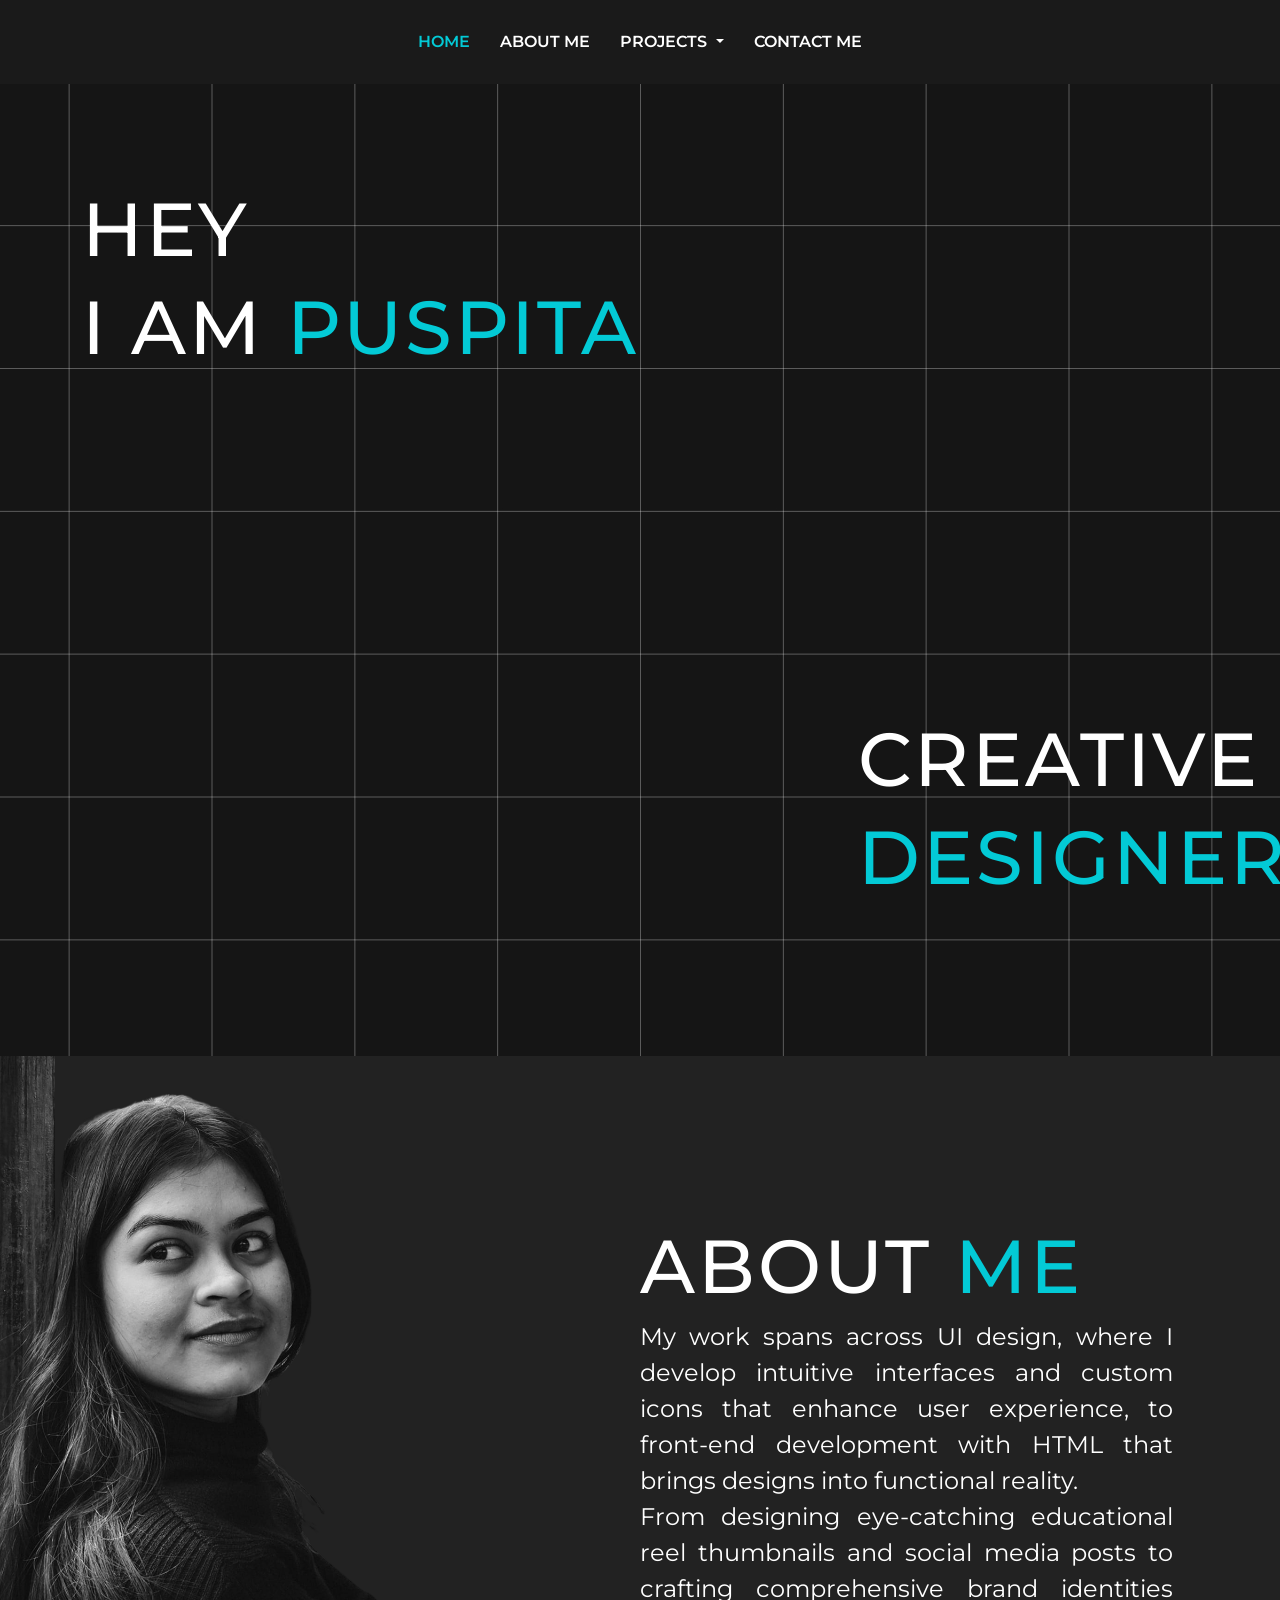
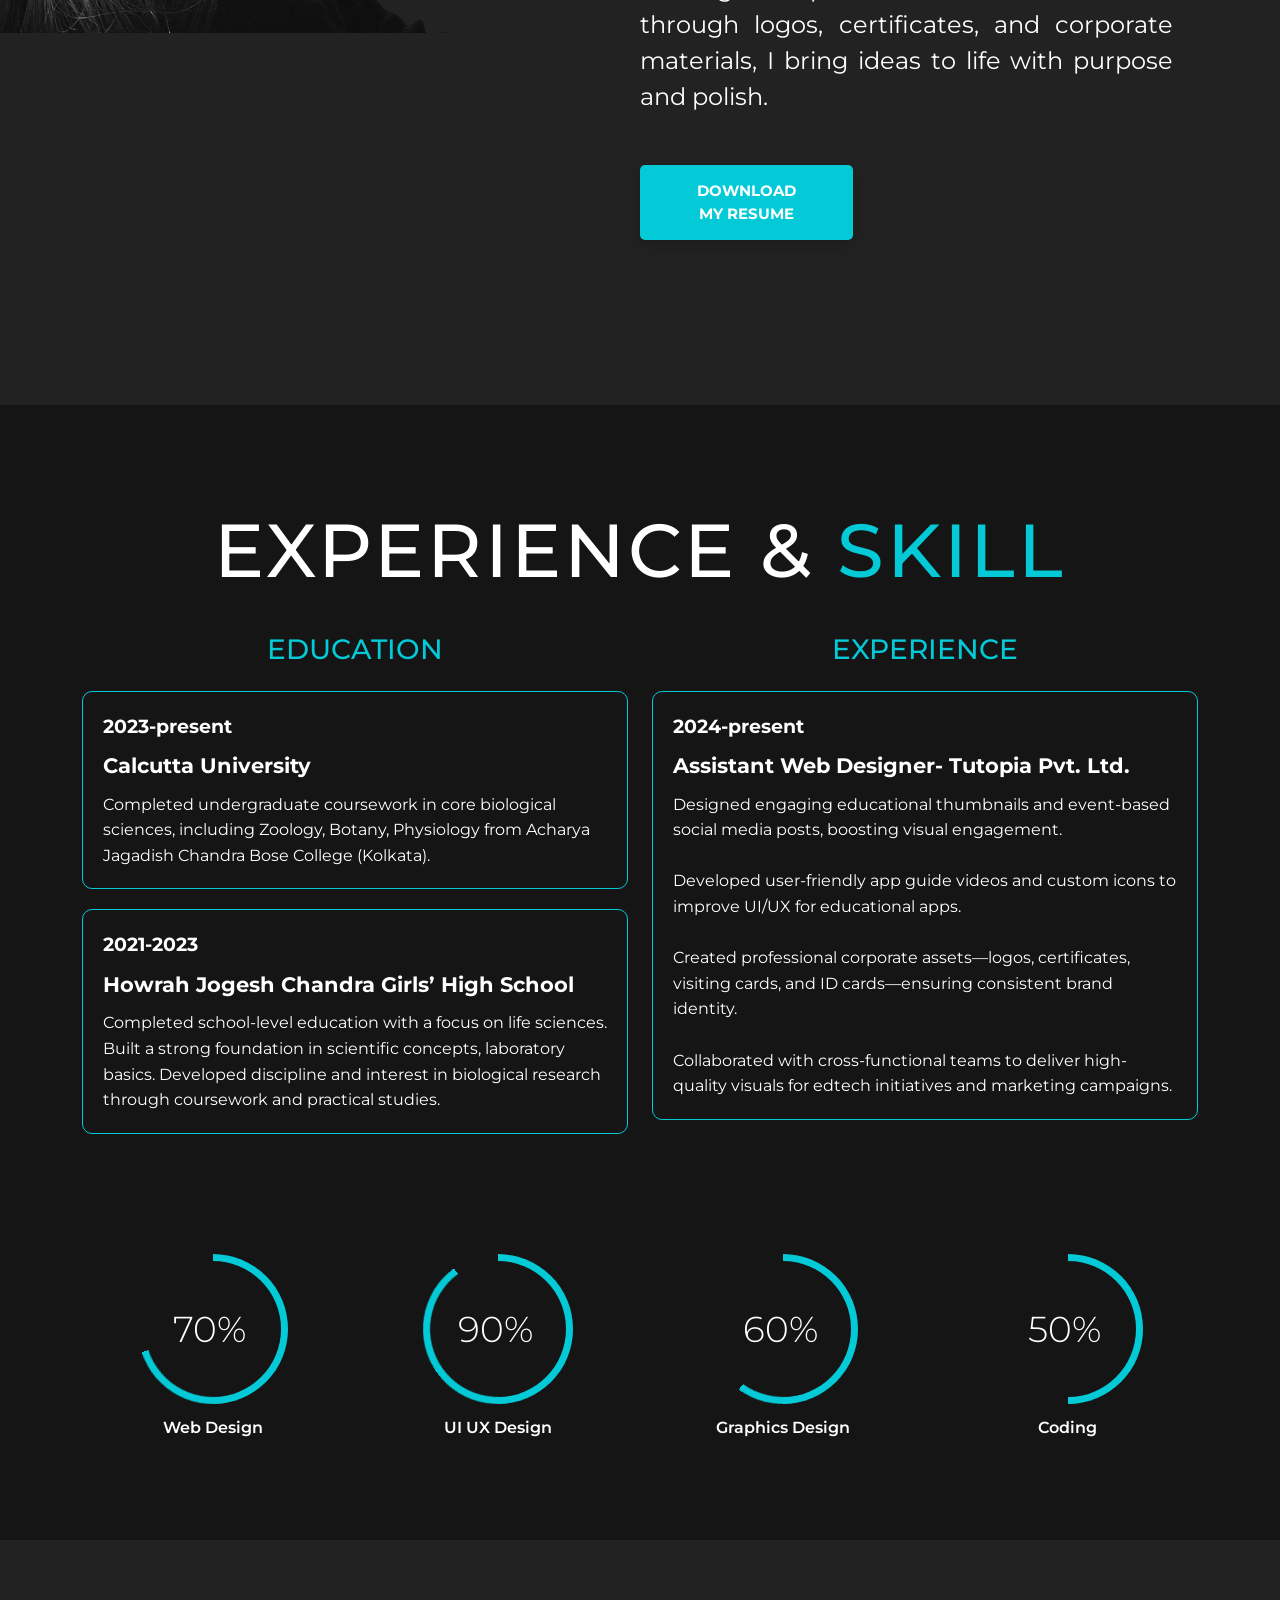
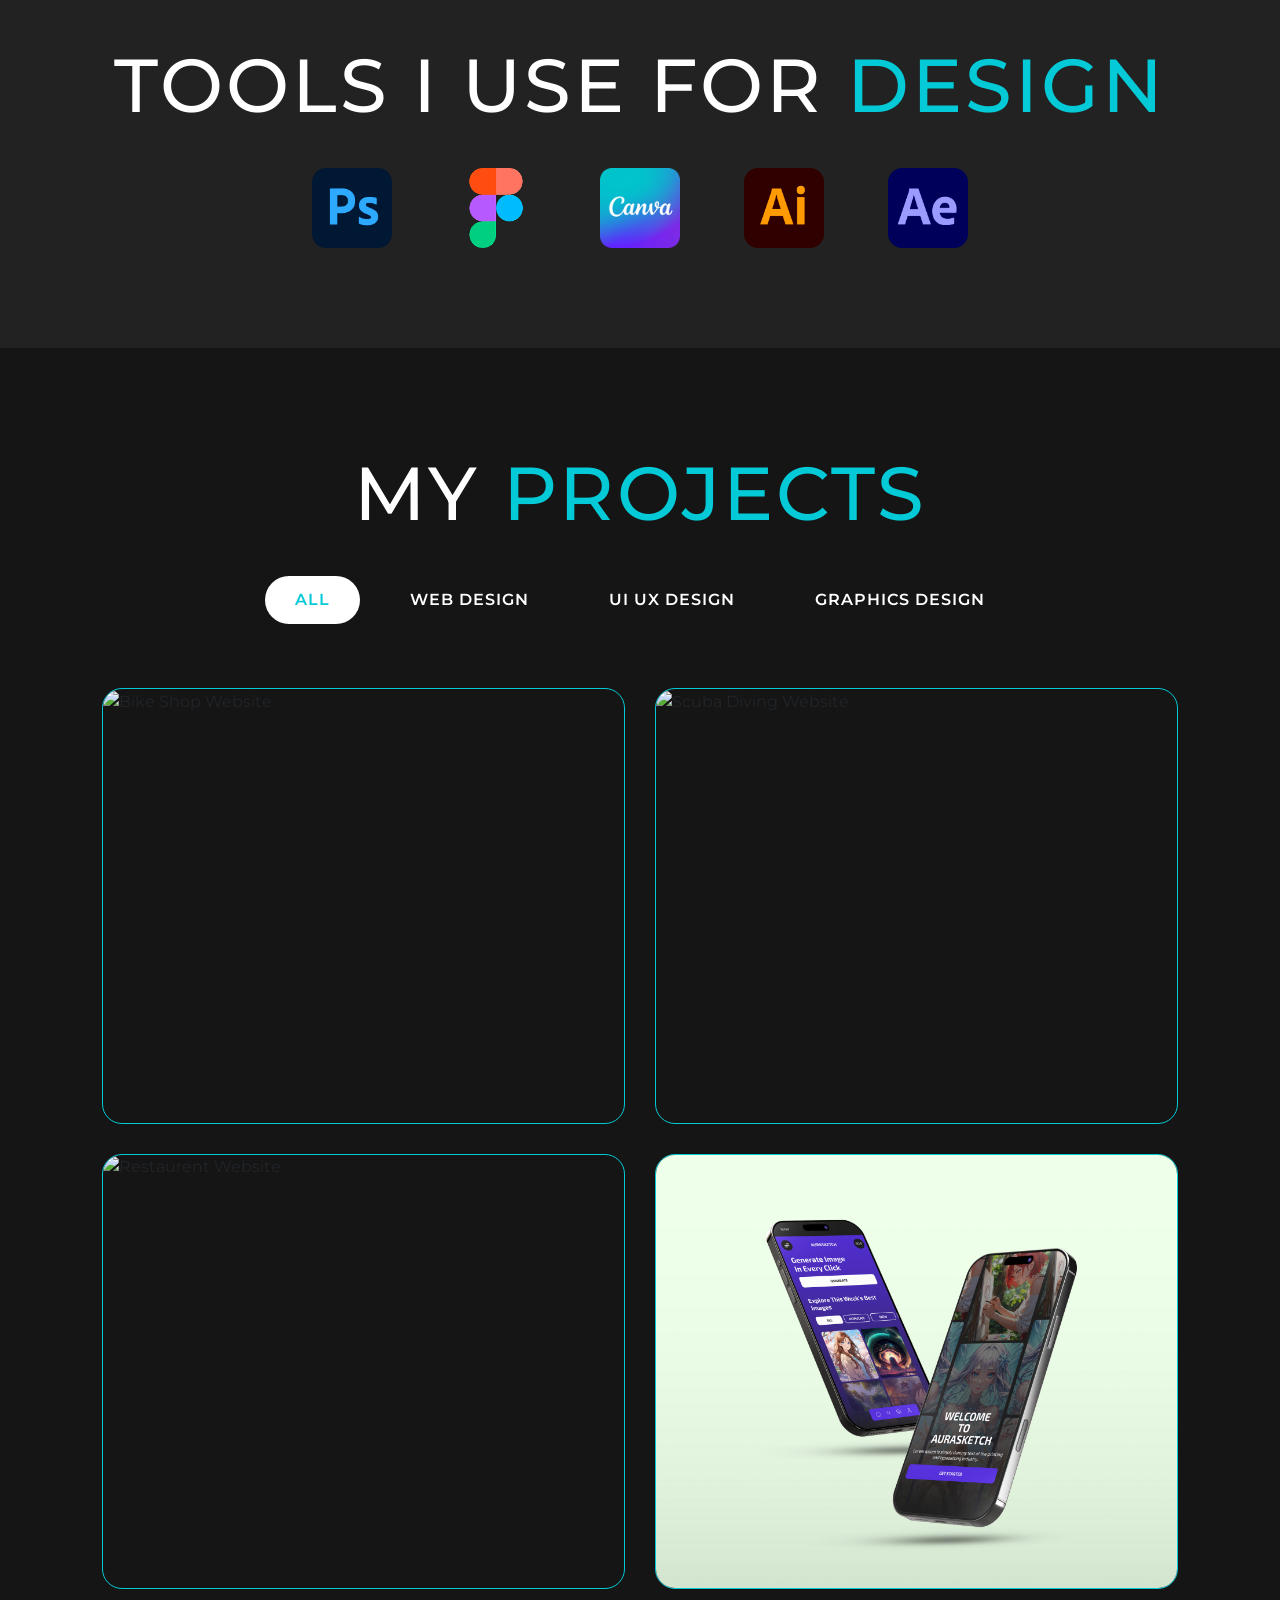
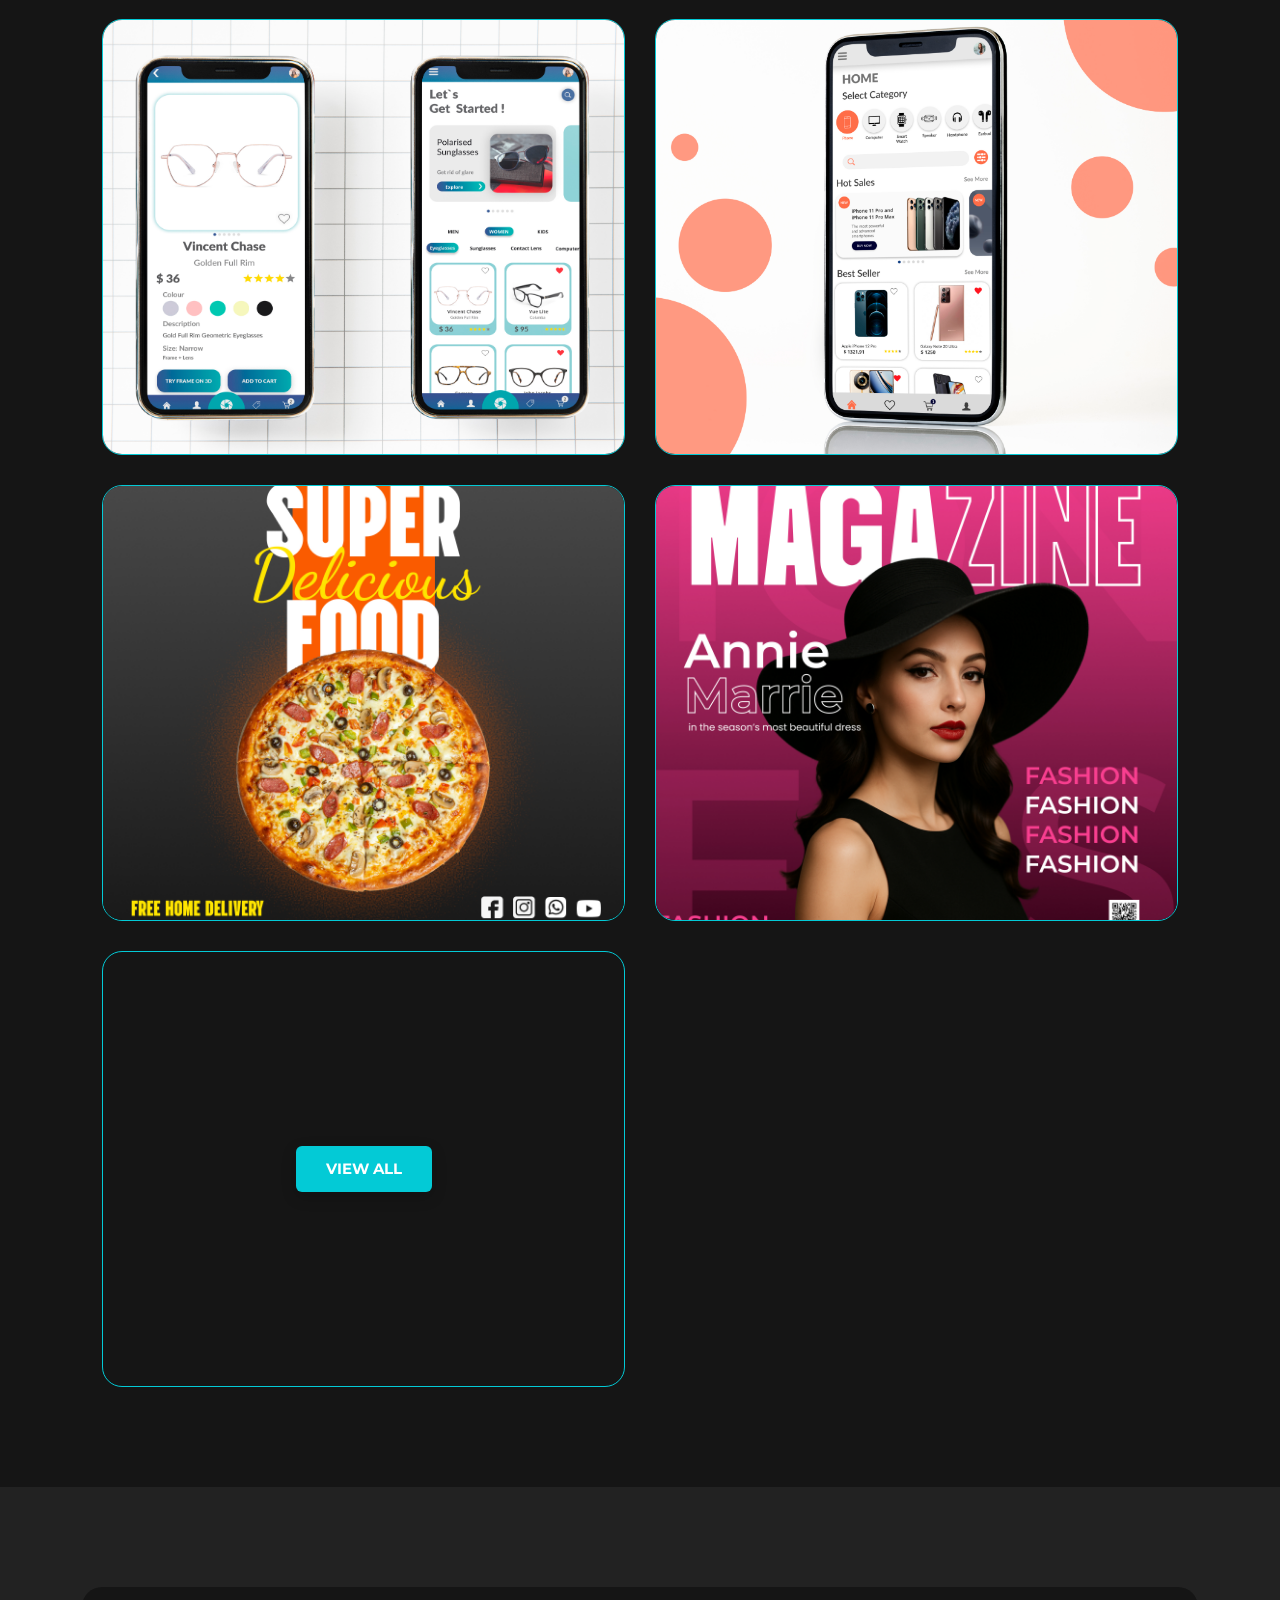
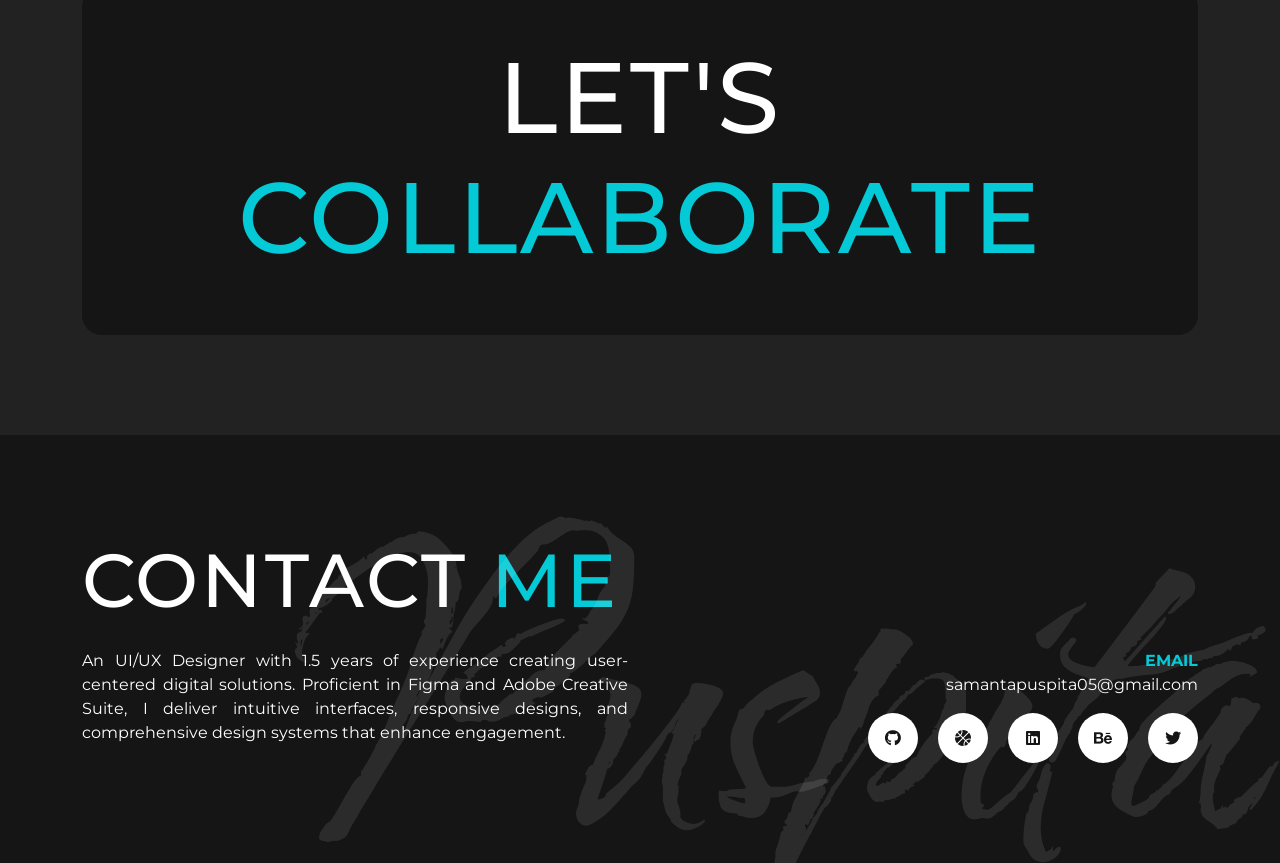
==== index.html @ fc253b7e "initial commit" ====
<!DOCTYPE html>
<html lang="en">
<head>
    <meta charset="UTF-8">
    <meta name="viewport" content="width=device-width, initial-scale=1.0">
    <link href="https://cdn.jsdelivr.net/npm/bootstrap@5.3.7/dist/css/bootstrap.min.css" rel="stylesheet" integrity="sha384-LN+7fdVzj6u52u30Kp6M/trliBMCMKTyK833zpbD+pXdCLuTusPj697FH4R/5mcr" crossorigin="anonymous">
    <link rel="stylesheet" href="assets/css/style.css">
    <link rel="preconnect" href="https://fonts.googleapis.com">
<link rel="preconnect" href="https://fonts.gstatic.com" crossorigin>
<link href="https://fonts.googleapis.com/css2?family=Montserrat:ital,wght@0,100..900;1,100..900&display=swap" rel="stylesheet">
    
    <link href="https://cdnjs.cloudflare.com/ajax/libs/font-awesome/6.0.0/css/all.min.css" rel="stylesheet">

    <title>Portfolio</title>
</head>
<body>
    <!-- ------------------------------------------------------------------------header section start -->
    <section class="header">
      <nav class="navbar navbar-expand-lg navbar-light">
        <div class="container">

          <div class="collapse navbar-collapse d-flex justify-content-center">
            <ul class="navbar-nav me-auto mb-2 mb-lg-0">
              <li class="nav-item">
                <a class="nav-link active" aria-current="page" href="#">HOME</a>
              </li>
              <li class="nav-item">
                <a class="nav-link" href="about_me/index.html">ABOUT ME</a>
              </li>
              <li class="nav-item dropdown">
                <a class="nav-link dropdown-toggle" href="#" id="navbarDropdown" role="button" data-bs-toggle="dropdown" aria-expanded="false">
                  PROJECTS
                </a>
                <ul class="dropdown-menu" aria-labelledby="navbarDropdown">
                 <li><a class="dropdown-item" href="all-projects.html">ALL DESIGN</a></li>
                 <li><a class="dropdown-item" href="#">WEB DESIGN</a></li>
                 <li><a class="dropdown-item" href="#">UI UX DESIGN</a></li>
                 <li><a class="dropdown-item" href="#">GRAPHICS DESIGN</a></li>

                </ul>
              </li>
              <li class="nav-item">
                <a class="nav-link" href="contact/index.html" >CONTACT ME</a>
              </li>
            </ul>
          </div>
        </div>
      </nav>  
  
    </section>

        <!-- ------------------------------------------------------------------------banner section start -->


        <section class="banner padding">
            <div class="ban-back">
                <img src="assets/img/my img.png" alt="">
            </div>
      <div class="container">
      <div class="banner-main">
        <div class="row ban-row">
          <div class="col-lg-8 col-md-6">

            <div class="ban-text">
              <h2 class="head01">HEY</h2>
              <h2 class="head01">I AM <span>PUSPITA</span></h2>
            </div>
          </div>
          <div class="col-lg-4 col-md-6">
            <div class="ban-text ban-text01">
              <h2 class="head01 head02">CREATIVE</h2>
              <h2 class="head01"><span>DESIGNER</span></h2>
            </div>
          </div>
        </div>
      </div>
    </div>
    </section>

    <!-- ------------------------------------------------------------------------about section start -->

   <section class="about">
        <div class="about-main">
          <div class="row about-row">
            <div class="col-lg-6 col-md-6">
              <div class="about-bx">
              <img src="assets/img/about-img.png" alt="">
              </div>
            </div>
            <div class="col-lg-5 col-md-5">
              <div class="abt-bx">
                <div class="about-text">
                <h2 class="head01">ABOUT <span class="highlight">ME</span></h2>
                <p> My work spans across UI design, where I develop intuitive interfaces and custom icons that enhance user experience, to front-end development with HTML that brings designs into functional reality.
 <br>                     From designing eye-catching educational reel thumbnails and social media posts to crafting comprehensive brand identities through logos, certificates, and corporate materials, I bring ideas to life with purpose and polish.
</p>


                  <a class="btn01" href="https://drive.google.com/file/d/1-jR8YOhZiFTSqWnGylkuCeQZZHngYfCr/view?usp=sharing"><span>DOWNLOAD MY RESUME</span></a>
                </div>
              </div>
            </div>
            <div class="col-lg-1 side-gap"></div>
          </div>

        </div>
    </section>

        <!-- Experience & Skills Section -->
    <section id="experience" class="experience-section">
        <div class="container">
            <h2 class="head01 experience-hd">EXPERIENCE & <span class="highlight">SKILL</span></h2>
            
            <div class="row e-bx">
                <div class="col-lg-6">
                    <h3 class="text-center mb-4 highlight">EDUCATION</h3>
                    <div class="timeline-item">
                        <div class="timeline-year">2023-present</div>
                        <div class="timeline-title">Calcutta University</div>
                        <div class="timeline-desc">
                            Completed undergraduate coursework in core biological sciences, including Zoology, Botany, Physiology from Acharya Jagadish Chandra Bose College (Kolkata).
                        </div>
                    </div>
                    <div class="timeline-item">
                        <div class="timeline-year">2021-2023</div>
                        <div class="timeline-title">Howrah Jogesh Chandra Girls’ High School</div>
                        <div class="timeline-desc">
                            Completed school-level education with a focus on life sciences. Built a strong foundation in scientific concepts, laboratory basics. Developed discipline and interest in biological research through coursework and practical studies.
                        </div>
                    </div>
                </div>
                <div class="col-lg-6">
                    <h3 class="text-center mb-4 highlight">EXPERIENCE</h3>
                    <div class="timeline-item">
                        <div class="timeline-year">2024-present</div>
                        <div class="timeline-title">Assistant Web Designer- Tutopia Pvt. Ltd.</div>
                        <div class="timeline-desc">
Designed engaging educational thumbnails and event-based social media posts, boosting visual engagement. <br><br> Developed user-friendly app guide videos and custom icons to improve UI/UX for educational apps. <br><br> Created professional corporate assets—logos, certificates, visiting cards, and ID cards—ensuring consistent brand identity. <br><br> Collaborated with cross-functional teams to deliver high-quality visuals for edtech initiatives and marketing campaigns.
                        </div>
                    </div>
                    <!-- <div class="timeline-item">
                        <div class="timeline-year">2021-2023</div>
                        <div class="timeline-title">Junior UI/UX Designer</div>
                        <div class="timeline-desc">
                            Lorem Ipsum is simply dummy text of the printing and typesetting industry. Lorem Ipsum has been the industry's standard dummy text ever since the 1500s.
                        </div>
                    </div> -->
                </div>
                                

            </div>


            <!-- Skills -->



	<div class="row justify-content-center align-items-center">
		<div class=" col-3 col-sm-3 col-md-3 progresss">
			<div class="progress" data-percentage="70">
				<span class="progress-left">
					<span class="progress-bar"></span>
				</span>
				<span class="progress-right">
					<span class="progress-bar"></span>
				</span>
				<div class="progress-value">
					<div>
						70%<br>
					</div>
				</div>
			</div>
            <span class="progress-name">Web Design</span>
		</div>
		<div class=" col-3 col-sm-3 col-md-3 progresss">
			<div class="progress" data-percentage="90">
				<span class="progress-left">
					<span class="progress-bar"></span>
				</span>
				<span class="progress-right">
					<span class="progress-bar"></span>
				</span>
				<div class="progress-value">
					<div>
						90%<br>
					</div>
				</div>
			</div>
            <span class="progress-name">UI UX Design</span>
		</div>
		<div class=" col-3 col-sm-3 col-md-3 progresss">
			<div class="progress" data-percentage="60">
				<span class="progress-left">
					<span class="progress-bar"></span>
				</span>
				<span class="progress-right">
					<span class="progress-bar"></span>
				</span>
				<div class="progress-value">
					<div>
						60%<br>
					</div>
				</div>
			</div>
            <span class="progress-name">Graphics Design</span>
		</div>
		
		
		<div class=" col-3 col-sm-3 col-md-3 progresss">
			<div class="progress" data-percentage="50">
				<span class="progress-left">
					<span class="progress-bar"></span>
				</span>
				<span class="progress-right">
					<span class="progress-bar"></span>
				</span>
				<div class="progress-value">
					<div>
						50%<br>
					</div>
				</div>
			</div>
            <span class="progress-name">Coding</span>
		</div>
		
		
	</div>
    





        </div>
    </section>



        <!-- Tools Section -->
    <section class="tools-section">
        <div class="container">
            <h2 class="head01 experience-hd">TOOLS I USE FOR <span class="highlight">DESIGN</span></h2>
            <div class="row justify-content-center align-items-center">
                <div class="col-auto">
                    <img src="assets/img/Adobe_Photoshop_CC_icon.svg.png" class="tool-icon">
                </div>
                <div class="col-auto">
                    <img src="assets/img/figma.png" class="tool-icon">
                </div>
                <div class="col-auto">
                    <img src="assets/img/canva.png" class="tool-icon">
                </div>
                <div class="col-auto">
                    <img src="assets/img/Adobe_Illustrator_CC_icon.svg.png" class="tool-icon">
                </div>
                <div class="col-auto">
                    <img src="assets/img/Adobe_After_Effects_CC_icon.svg.png" class="tool-icon">
                </div>
            </div>
        </div>
    </section>



       <!-- Projects Section -->

        <section id="projects" class="projects-section">
        <div class="container">
            <!-- Section Title -->
            <h2 class="head01 experience-hd">MY <span class="highlight">PROJECTS</span></h2>

            <!-- Filter Buttons -->
            <div class="filter-buttons">
                <button class="filter-btn active" data-filter="all">ALL</button>
                <button class="filter-btn" data-filter="web-design">WEB DESIGN</button>
                <button class="filter-btn" data-filter="ui-design">UI UX DESIGN</button>
                <button class="filter-btn" data-filter="graphics-design">GRAPHICS DESIGN</button>
            </div>

            <!-- Portfolio Grid -->
            <div class="portfolio-grid" id="portfolioGrid">
                <!-- Web Design Projects -->
                <div class="portfolio-item" data-category="web-design" data-project="project1">
                    <img src="assets/img/web01/Presentation02.jpg" alt="Bike Shop Website" class="portfolio-image">
                    <div class="portfolio-overlay">
                        <div class="portfolio-title">Bike Shop Website</div>
                        <div class="portfolio-category">Web Design</div>
                    </div>
                </div>

                <div class="portfolio-item" data-category="web-design" data-project="project2">
                    <img src="assets/img/web02/web02-2.jpg" alt="Scuba Diving Website" class="portfolio-image">
                    <div class="portfolio-overlay">
                        <div class="portfolio-title">Scuba Diving Website</div>
                        <div class="portfolio-category">Web Design</div>
                    </div>
                </div>

                <div class="portfolio-item" data-category="web-design" data-project="project3">
                    <img src="assets/img/web03/restaurent03.jpg" alt="Restaurent Website" class="portfolio-image">
                    <div class="portfolio-overlay">
                        <div class="portfolio-title">Restaurent Website</div>
                        <div class="portfolio-category">Web Design</div>
                    </div>
                </div>

                <!-- UI Design Projects -->
                <div class="portfolio-item" data-category="ui-design" data-project="project4">
                    <img src="assets/img/ui01/mob01.jpg" alt="Ai Image Generator App" class="portfolio-image">
                    <div class="portfolio-overlay">
                        <div class="portfolio-title">Ai Image Generator App</div>
                        <div class="portfolio-category">UI Design</div>
                    </div>
                </div>

                <div class="portfolio-item" data-category="ui-design" data-project="project5">
                    <img src="assets/img/ui02/mob02.jpg" alt="E-commerce App" class="portfolio-image">
                    <div class="portfolio-overlay">
                        <div class="portfolio-title">E-commerce App</div>
                        <div class="portfolio-category">UI Design</div>
                    </div>
                </div>

                <div class="portfolio-item" data-category="ui-design" data-project="project6">
                    <img src="assets/img/ui03/mob03.jpg" alt="E-commerce UI" class="portfolio-image">
                    <div class="portfolio-overlay">
                        <div class="portfolio-title">E-commerce App</div>
                        <div class="portfolio-category">UI Design</div>
                    </div>
                </div>

                <!-- Graphics Design Projects -->
                <div class="portfolio-item" data-category="graphics-design" data-project="project7">
                    <img src="assets/img/gx01.jpg" alt="Brand Identity" class="portfolio-image">
                    <div class="portfolio-overlay">
                        <div class="portfolio-title">Restaurant Branding</div>
                        <div class="portfolio-category">Graphics Design</div>
                    </div>
                </div>

                <div class="portfolio-item" data-category="graphics-design" data-project="project8">
                    <img src="assets/img/gx02.jpg" alt="Menu Design" class="portfolio-image">
                    <div class="portfolio-overlay">
                        <div class="portfolio-title">Premium Menu Design</div>
                        <div class="portfolio-category">Graphics Design</div>
                    </div>
                </div>

                <!-- VIEW ALL box (replaces project9) -->
                <div class="portfolio-item view-all-item" data-category="graphics-design" data-project="viewAll" role="button" aria-label="View all projects">
                    <div class="portfolio-overlay">
                        <a href="all-projects.html" class="btn01 view-all-btn" aria-label="View all projects">VIEW ALL</a>
                    </div>
                </div>
            </div>
        </div>
    </section>

    <!-- Project Modal -->
    <div class="modal fade" id="projectModal" tabindex="-1" aria-hidden="true">
        <div class="modal-dialog modal-xl">
            <div class="modal-content">
                <div class="modal-header">
                    <h5 class="modal-title" id="modalTitle">Project Title</h5>
                    <button type="button" class="btn-close" data-bs-dismiss="modal"></button>
                </div>
                <div class="modal-body row">
                    <!-- Carousel for multiple views -->
                    <div id="projectCarousel" class="carousel slide project-carousel col-6" data-bs-ride="carousel">
                        <div class="carousel-inner" id="carouselInner">
                            <!-- Carousel items will be dynamically inserted here -->
                        </div>
                        <button class="carousel-control-prev" type="button" data-bs-target="#projectCarousel" data-bs-slide="prev">
                            <span class="carousel-control-prev-icon"></span>
                        </button>
                        <button class="carousel-control-next" type="button" data-bs-target="#projectCarousel" data-bs-slide="next">
                            <span class="carousel-control-next-icon"></span>
                        </button>
                    </div>

                    <!-- Project Information -->
                    <div class="project-info col-6">
                        <div class="project-description" id="projectDescription">
                            <span>
                                <!-- Description will be inserted here -->
                            </span>
                            <button class="btn00"><a href="" rel="noopener">VIEW PROJECT</a></button>
                        </div>
                        <div class="project-details">
                            <div class="detail-item">
                                <div class="detail-label">Project:</div>
                                <div class="detail-value" id="projectClient">-</div>
                            </div>
                            <div class="detail-item">
                                <div class="detail-label">Duration:</div>
                                <div class="detail-value" id="projectDuration">-</div>
                            </div>
                            <div class="detail-item">
                                <div class="detail-label">Category:</div>
                                <div class="detail-value" id="projectCategory">-</div>
                            </div>
                            <div class="detail-item">
                                <div class="detail-label">Technologies:</div>
                                <div class="tech-stack" id="techStack">
                                    <!-- Tech tags will be inserted here -->
                                </div>
                            </div>
                        </div>
                    </div>
                </div>
            </div>
        </div>
    </div>




       <section id="collab" class="collab-section">
        <div class="container">
            <div class="collab-bx">
            <h2 class="head01 experience-hd collab-txt">LET'S <span class="highlight">COLLABORATE</span></h2>
            </div>
            
            
          </div>
      
    </section>


      <!-- Contact Section -->
    <section id="contact" class="contact-section">

        <!-- <div class="cross">
            <img src="assets/img/cross.png" alt="">
        </div> -->
        <div class="container">
            
            <div class="row justify-content-space-between">
                <div class="">
                    <h3 class="head01 mb-4">CONTACT <span class="highlight">ME</span></h3>
                    <div class="row justify-content-space-between">
                         <div class="col-6 col-md-6">
                            <p>An UI/UX Designer with 1.5 years of experience creating user-centered digital solutions. Proficient in Figma and Adobe Creative Suite, I deliver intuitive interfaces, responsive designs, and comprehensive design systems that enhance engagement.                 
                            </p>




                        </div>
                        <div class="col-2 col-md-2">

                        </div>

                        <div class="col-4 col-md-4 contact-info">
                            <!-- <p><strong>ADDRESS:</strong><br>
                            B.B.A Lane, Howrah, WB</p> -->
                            <p><strong>EMAIL</strong><br>
                            samantapuspita05@gmail.com</p>
                        <div class="social-icons">
                        <a href="https://github.com/pSam16" class="social-icon">
                            <i class="fa-brands fa-github"></i>
                        </a>
                        <a href="https://dribbble.com/puspita-samanta" class="social-icon">
                            <i class="fa-solid fa-basketball"></i>
                        </a>
                        <a href="https://www.linkedin.com/in/puspita-samanta-562b8a327?utm_source=share&utm_campaign=share_via&utm_content=profile&utm_medium=android_app" class="social-icon">
                            <i class="fab fa-linkedin"></i>
                        </a>
                        <a href="https://www.behance.net/puspita_samanta" class="social-icon">
                            <i class="fab fa-behance"></i>
                        </a>
                        <a href="https://x.com/PuspitaSam16" class="social-icon">
                            <i class="fa-brands fa-twitter"></i>
                        </a>
                    </div>

                        </div>

                    </div>
                    

                </div>
            </div>
        </div>
        <div class="sign">
            <img src="assets/img/Puspita-sign.png" alt="">
        </div>
    </section>


    
         <!-- scroll to top -->

         <div class="contentDiv" id="content">

          <button class="back-to-top" type="button"></button>
          </div>
    
    
  <script src="assets/js/jquery-3.7.1.min.js"></script>
    <script src="https://cdn.jsdelivr.net/npm/bootstrap@5.3.7/dist/js/bootstrap.bundle.min.js" integrity="sha384-ndDqU0Gzau9qJ1lfW4pNLlhNTkCfHzAVBReH9diLvGRem5+R9g2FzA8ZGN954O5Q" crossorigin="anonymous"></script>


    <script>
  // Back to top
var amountScrolled = 200;
var amountScrolledNav = 25;

$(window).scroll(function() {
  if ( $(window).scrollTop() > amountScrolled ) {
    $('button.back-to-top').addClass('show');
  } else {
    $('button.back-to-top').removeClass('show');
  }
});

$('button.back-to-top').click(function() {
  $('html, body').animate({
    scrollTop: 0
  }, 800);
  return false;
});
</script>


 <script>
        // Project data
        const projectData = {
            project1: {
                title: "Bike Shop Website",
                category: "Web Design",
                client: "Fine Dining Co.",
                duration: "6 weeks",
                technologies: ["HTML5", "CSS3", "JavaScript", "Bootstrap", "PHP"],
                description: "A sophisticated restaurant website featuring an elegant design, online reservation system, and dynamic menu display. The project focused on creating a premium dining experience through digital presence with seamless user interactions and mobile-responsive design.",
                images: [
                    "assets/img/web01/Presentation01.jpg",
                    "assets/img/web01/Presentation02.jpg",
                    "assets/img/web01/Presentation03.jpg"
                ]
            },
            project2: {
                title: "Scuba Diving Website",
                category: "Web Design",
                client: "Divin",
                duration: "8 weeks",
                technologies: ["React", "Node.js", "MongoDB", "Express", "Stripe API"],
                description: "A comprehensive food delivery platform connecting restaurants with customers. Features include real-time order tracking, payment integration, restaurant management dashboard, and customer reviews system.",
                images: [
                    "assets/img/web02/web02-1.png",
                    "assets/img/web02/web02-2.jpg",
                    "assets/img/web02/web02-3.jpg"
                ]
            },
            project3: {
                title: "Restaurent Website",
                category: "Web Design",
                client: "The Coffee House",
                duration: "4 weeks",
                technologies: ["WordPress", "Custom CSS", "jQuery", "WooCommerce"],
                description: "A cozy cafe website with online ordering capabilities, event booking system, and blog integration. The design emphasizes the artisan coffee culture with warm colors and engaging visuals.",
                images: [
                    "assets/img/web03/restaurent.jpg",
                    "assets/img/web03/restaurent02.jpg",
                    "assets/img/web03/restaurent03.jpg"
                ]
            },
            project4: {
                title: "Ai Image Generator App",
                category: "UI Design",
                client: "Taste Mobile",
                duration: "10 weeks",
                technologies: ["Figma", "Adobe XD", "Principle", "InVision"],
                description: "AuraSketch aims to democratize creative expression through AI-assisted sketch and image generation, giving artists, hobbyists, and storytellers the ability to visualize ideas instantly. It’s a fusion of art, AI, and social discovery — where creativity meets community.",
                images: [
                    "assets/img/ui01/mob01.jpg",
                    "assets/img/ui01/mob02.jpg",
                    "assets/img/ui01/mob03.jpg"
                ]
            },
            project5: {
                title: "E-commerce App",
                category: "UI Design",
                client: "DataViz Solutions",
                duration: "5 weeks",
                technologies: ["Sketch", "InVision", "Zeplin", "Chart.js"],
                description: "A comprehensive analytics dashboard for restaurant management, featuring sales tracking, customer analytics, inventory management, and performance metrics with interactive charts and graphs.",
                images: [
                    "assets/img/ui02/mob01.jpg",
                    "assets/img/ui02/mob02.jpg",
                    "assets/img/ui02/mob03.jpg"
                ]
            },
            project6: {
                title: "E-commerce App",
                category: "UI Design",
                client: "FreshMarket Online",
                duration: "7 weeks",
                technologies: ["Adobe XD", "Figma", "Protopie", "Principle"],
                description: "E-commerce platform UI design for online food ordering with features like product catalogs, shopping cart, checkout process, and user account management. Focus on conversion optimization and user experience.",
                images: [
                    "assets/img/ui03/mob01.jpg",
                    "assets/img/ui03/mob02.jpg",
                    "assets/img/ui03/mob03.jpg"
                ]
            },
            project7: {
                title: "Restaurant Brand Identity",
                category: "Graphics Design",
                client: "Gourmet Bistro",
                duration: "3 weeks",
                technologies: ["Adobe Illustrator", "Adobe Photoshop", "Adobe InDesign"],
                description: "Complete brand identity design including logo, color palette, typography, business cards, letterheads, and brand guidelines. The design reflects the restaurant's premium positioning and culinary excellence.",
                images: [
                    "https://images.unsplash.com/photo-1565299624946-b28f40a0ca4b?w=800&q=80",
                    "https://images.unsplash.com/photo-1578662996442-48f60103fc96?w=800&q=80",
                    "https://images.unsplash.com/photo-1590736969955-71cc94901144?w=800&q=80"
                ]
            },
            project8: {
                title: "Premium Menu Design",
                category: "Graphics Design",
                client: "The Golden Spoon",
                duration: "2 weeks",
                technologies: ["Adobe InDesign", "Adobe Photoshop", "Adobe Illustrator"],
                description: "Elegant menu design for a fine dining restaurant featuring sophisticated typography, high-quality food photography integration, and premium paper specifications. The design enhances the dining experience through visual storytelling.",
                images: [
                    "https://images.unsplash.com/photo-1590736969955-71cc94901144?w=800&q=80",
                    "https://images.unsplash.com/photo-1565299624946-b28f40a0ca4b?w=800&q=80",
                    "https://images.unsplash.com/photo-1517248135467-4c7edcad34c4?w=800&q=80"
                ]
            },
            project9: {
                title: "Marketing Materials",
                category: "Graphics Design",
                client: "Urban Kitchen",
                duration: "4 weeks",
                technologies: ["Adobe Creative Suite", "Canva Pro", "Figma"],
                description: "Comprehensive marketing materials including posters, flyers, social media graphics, and promotional materials. The design maintains brand consistency while creating engaging visual content for various marketing channels.",
                images: [
                    "https://images.unsplash.com/photo-1578662996442-48f60103fc96?w=800&q=80",
                    "https://images.unsplash.com/photo-1565299624946-b28f40a0ca4b?w=800&q=80",
                    "https://images.unsplash.com/photo-1590736969955-71cc94901144?w=800&q=80"
                ]
            }
        };

        // Filter functionality
        document.addEventListener('DOMContentLoaded', function() {
            const filterBtns = document.querySelectorAll('.filter-btn');
            const portfolioItems = document.querySelectorAll('.portfolio-item');

            filterBtns.forEach(btn => {
                btn.addEventListener('click', () => {
                    // Remove active class from all buttons
                    filterBtns.forEach(b => b.classList.remove('active'));
                    // Add active class to clicked button
                    btn.classList.add('active');

                    const filter = btn.getAttribute('data-filter');

                    portfolioItems.forEach(item => {
                        if (filter === 'all' || item.getAttribute('data-category') === filter) {
                            item.style.display = 'block';
                            // Add animation
                            setTimeout(() => {
                                item.style.opacity = '1';
                                item.style.transform = 'scale(1)';
                            }, 100);
                        } else {
                            item.style.opacity = '0';
                            item.style.transform = 'scale(0.8)';
                            setTimeout(() => {
                                item.style.display = 'none';
                            }, 300);
                        }
                    });
                });
            });

            // Modal functionality
            portfolioItems.forEach(item => {
                item.addEventListener('click', (e) => {
                    const projectId = item.getAttribute('data-project');

                    // If this is the VIEW ALL box, navigate to the all projects page
                    if (projectId === 'viewAll') {
                        window.location.href = 'all-projects.html';
                        return;
                    }

                    const project = projectData[projectId];

                    if (project) {
                        // Update modal content
                        document.getElementById('modalTitle').textContent = project.title;
                        document.querySelector('#projectDescription span').textContent = project.description;
                        document.getElementById('projectClient').textContent = project.client;
                        document.getElementById('projectDuration').textContent = project.duration;
                        document.getElementById('projectCategory').textContent = project.category;

                        // Update carousel images
                        const carouselInner = document.getElementById('carouselInner');
                        carouselInner.innerHTML = '';

                        project.images.forEach((image, index) => {
                            const carouselItem = document.createElement('div');
                            carouselItem.className = `carousel-item ${index === 0 ? 'active' : ''}`;
                            carouselItem.innerHTML = `<img src="${image}" alt="${project.title} - View ${index + 1}">`;
                            carouselInner.appendChild(carouselItem);
                        });

                        // Update tech stack
                        const techStack = document.getElementById('techStack');
                        techStack.innerHTML = '';
                        project.technologies.forEach(tech => {
                            const techTag = document.createElement('span');
                            techTag.className = 'tech-tag';
                            techTag.textContent = tech;
                            techStack.appendChild(techTag);
                        });

                        // Show modal
                        const modal = new bootstrap.Modal(document.getElementById('projectModal'));
                        modal.show();
                    }
                });
            });
        });
    </script>

    <script>
        // Smooth scrolling for navigation links
        document.querySelectorAll('a[href^="#"]').forEach(anchor => {
            anchor.addEventListener('click', function (e) {
                e.preventDefault();
                const target = document.querySelector(this.getAttribute('href'));
                if (target) {
                    target.scrollIntoView({
                        behavior: 'smooth',
                        block: 'start'
                    });
                }
            });
        });

        // Navbar background on scroll
        window.addEventListener('scroll', function() {
            const navbar = document.querySelector('.navbar');
            if (window.scrollY > 50) {
                navbar.style.backgroundColor = 'rgba(26, 26, 26, 0.95)';
            } else {
                navbar.style.backgroundColor = 'rgba(26, 26, 26, 0.95)';
            }
        });
    </script>


</body>
</html>
---- assets/css/style.css ----
*{
    margin: 0;
    padding: 0;
}

body{
    /* background-color: #121534; */
        background-color: #151515;
    font-family: "Montserrat", sans-serif;
}
.owl-dots{
    display: none;
}
.owl-nav{
    display: none;
}
.padding{
    padding: 100px 0;
}
.align-row{
    align-items: center;
}
p{
    color: #fff;
    text-align: justify;
}
img{
    width: 100%;
}
a{
    color: #fff;
    text-decoration: none;
    font-weight: 400;
}
ul{
    list-style-type: none;
    padding-left: 0 !important;

}
.sub-hd{
    font-size: 24px;
    color: #4f5de4;
    margin-bottom: 20px;
}
.hd{
    color: #fff;
    font-size: 40px;
    font-weight: 700;
    margin-bottom: 40px;
}
.para{
    color: #f1f2fd;
    font-size: 16px;
}
/*--------------------------------------------------- header section start */
.header{
    background-color: #222222;
}
.navbar-brand img{
    width: 35%;
}
.navbar {
    font-weight: 600;
    padding: 15px 0px;
}
.navbar-light .navbar-nav .nav-link.active {
    color:#03CAD6 !important;
}
.nav-link {
    color:#fff !important;
    padding: 15px !important;
}
.nav-link:hover{
    color: #03CAD6 !important;
  }
/* .d-flex{
    align-items: center;
}
.d-flex a{
    margin: 0 10px;
    color: #fff;
} */
 .me-auto {
    margin-right: 0 !important;
}

/*--------------------------------------------------- banner section start */
.banner{
    background-color: #151515;
    position: relative;
    height: 972px;
}
.ban-back {
    width: 50%;
    position: absolute;
    right: 28%;
    bottom: 0%;
    z-index: 99;
}
.ban-text{
    position: relative
}
.head01{
    color: #fff;
    font-size: 75px;
    font-weight: 500 !important;
    letter-spacing: 3px;
}
.head01 span{
    color: #03CAD6;
}
.ban-row{
    align-items: center;
}
.banner{
    width: 100%;
    background: url(../img/banner_bg.png);
    background-size: cover;
    background-position: center;
}
.ban-text01 {
    position: absolute;
    left: 67%;
    bottom: 15%;
    z-index: 99;
}
/*--------------------------------------------------- about section start */

.about{
    background-color: #222222;
}
.about-bx img{
    width: 70%;
}

.about-row{
        --bs-gutter-x: 0;
}
.abt-bx{
    padding: 165px 0;
}
.about-text p {
    font-size: 24px;
    color: #fff;
    margin-bottom: 50px;
}
.btn01 {
  width: 40%;
  border: none;
  display: block;
  text-align: center;
  cursor: pointer;
  text-transform: uppercase;
  outline: none;
  overflow: hidden;
  position: relative;
  color: #fff;
  font-weight: 700;
  font-size: 15px;
  background-color: #03CAD6;
  padding: 15px 50px;
  box-shadow: 0 5px 15px rgba(0,0,0,0.20);
  border-radius: 5px;
}
.btn00 {
  margin-top: 50px;
  border: none;
  text-align: center;
  cursor: pointer;
  text-transform: uppercase;
  outline: none;
  overflow: hidden;
  position: relative;
  color: #fff;
  font-weight: 700;
  font-size: 15px;
  background-color: #03CAD6;
  padding: 15px 50px;
  box-shadow: 0 5px 15px rgba(0,0,0,0.20);
  border-radius: 5px;
}

/* Experience & Skills Section */
        .experience-section {
            padding: 100px 0;
            background-color: #151515;
            align-items: center;
        }

        .section-title {
            font-size: 3rem;
            font-weight: bold;
            text-align: center;
            margin-bottom: 4rem;
        }

   .highlight {
            color: #03CAD6;
        }

        .timeline-item {
            background-color: #151515;
            border: 1px solid #03CAD6;
            padding: 20px;
            margin-bottom: 20px;
            border-radius: 10px;
        }

        .timeline-year {
            color: #fff;
            font-weight: bold;
            font-size: 1.2rem;
        }

        .timeline-title {
            color: #fff;
            font-size: 1.3rem;
            font-weight: bold;
            margin: 10px 0;
        }

        .timeline-desc {
            color: #fff;
            line-height: 1.6;
        }

.e-bx{
    margin-bottom: 100px;
}

.progress {
  width: 150px;
  height: 150px;
  line-height: 150px;
  background: none;
  margin: 0 auto;
  box-shadow: none;
  position: relative;
  margin-bottom: 1em;
}

.progress:after {
  content: "";
  width: 100%;
  height: 100%;
  border-radius: 50%;
  border: 7px solid #eeeeee00;
  position: absolute;
  top: 0;
  left: 0;
}

.progress > span {
  width: 50%;
  height: 100%;
  overflow: hidden;
  position: absolute;
  top: 0;
  z-index: 1;
}

.progress .progress-left {
  left: 0;
}

.progress .progress-bar {
  width: 100%;
  height: 100%;
  background: none;
  border-width: 7px;
  border-style: solid;
  position: absolute;
  top: 0;
  border-color: #03CAD6;
}

.progress .progress-left .progress-bar {
  left: 100%;
  border-top-right-radius: 75px;
  border-bottom-right-radius: 75px;
  border-left: 0;
  -webkit-transform-origin: center left;
  transform-origin: center left;
}

.progress .progress-right {
  right: 0;
}

.progress .progress-right .progress-bar {
  left: -100%;
  border-top-left-radius: 75px;
  border-bottom-left-radius: 75px;
  border-right: 0;
  -webkit-transform-origin: center right;
  transform-origin: center right;
}

.progress .progress-value {
  display: flex;
  border-radius: 50%;
  font-size: 36px;
  text-align: center;
  line-height: 20px;
  align-items: center;
  justify-content: center;
  height: 100%;
  font-weight: 300;
}

.progress .progress-value div {
  margin: 35px !important;
  color: #fff;
}

.progress .progress-value span {
  font-size: 12px;
  text-transform: uppercase;
}
.progress-name{
    text-align: center;
    color: #fff;
    font-weight: 600;
    margin-top: -10px;
    font-size: 16px;
}
.progresss{
    text-align: center;
}
/* Percentage-specific animations */
.progress[data-percentage="10"] .progress-right .progress-bar {
  animation: loading-1 1.5s linear forwards;
}

.progress[data-percentage="10"] .progress-left .progress-bar {
  animation: 0;
}

.progress[data-percentage="20"] .progress-right .progress-bar {
  animation: loading-2 1.5s linear forwards;
}

.progress[data-percentage="20"] .progress-left .progress-bar {
  animation: 0;
}

.progress[data-percentage="30"] .progress-right .progress-bar {
  animation: loading-3 1.5s linear forwards;
}

.progress[data-percentage="30"] .progress-left .progress-bar {
  animation: 0;
}

.progress[data-percentage="40"] .progress-right .progress-bar {
  animation: loading-4 1.5s linear forwards;
}

.progress[data-percentage="40"] .progress-left .progress-bar {
  animation: 0;
}

.progress[data-percentage="50"] .progress-right .progress-bar {
  animation: loading-5 1.5s linear forwards;
}

.progress[data-percentage="50"] .progress-left .progress-bar {
  animation: 0;
}

.progress[data-percentage="60"] .progress-right .progress-bar {
  animation: loading-5 1.5s linear forwards;
}

.progress[data-percentage="60"] .progress-left .progress-bar {
  animation: loading-1 1.5s linear forwards 1.5s;
}

.progress[data-percentage="70"] .progress-right .progress-bar {
  animation: loading-5 1.5s linear forwards;
}

.progress[data-percentage="70"] .progress-left .progress-bar {
  animation: loading-2 1.5s linear forwards 1.5s;
}

.progress[data-percentage="80"] .progress-right .progress-bar {
  animation: loading-5 1.5s linear forwards;
}

.progress[data-percentage="80"] .progress-left .progress-bar {
  animation: loading-3 1.5s linear forwards 1.5s;
}

.progress[data-percentage="90"] .progress-right .progress-bar {
  animation: loading-5 1.5s linear forwards;
}

.progress[data-percentage="90"] .progress-left .progress-bar {
  animation: loading-4 1.5s linear forwards 1.5s;
}

.progress[data-percentage="100"] .progress-right .progress-bar {
  animation: loading-5 1.5s linear forwards;
}

.progress[data-percentage="100"] .progress-left .progress-bar {
  animation: loading-5 1.5s linear forwards 1.5s;
}

/* Keyframe animations */
@keyframes loading-1 {
  0% {
    -webkit-transform: rotate(0deg);
    transform: rotate(0deg);
  }
  100% {
    -webkit-transform: rotate(36deg);
    transform: rotate(36deg);
  }
}

@keyframes loading-2 {
  0% {
    -webkit-transform: rotate(0deg);
    transform: rotate(0deg);
  }
  100% {
    -webkit-transform: rotate(72deg);
    transform: rotate(72deg);
  }
}

@keyframes loading-3 {
  0% {
    -webkit-transform: rotate(0deg);
    transform: rotate(0deg);
  }
  100% {
    -webkit-transform: rotate(108deg);
    transform: rotate(108deg);
  }
}

@keyframes loading-4 {
  0% {
    -webkit-transform: rotate(0deg);
    transform: rotate(0deg);
  }
  100% {
    -webkit-transform: rotate(144deg);
    transform: rotate(144deg);
  }
}

@keyframes loading-5 {
  0% {
    -webkit-transform: rotate(0deg);
    transform: rotate(0deg);
  }
  100% {
    -webkit-transform: rotate(180deg);
    transform: rotate(180deg);
  }
}






        /* Tools Section */
        .tools-section {
            padding: 100px 0;
            background-color: var(--darker-bg);
        }

        .tool-icon {
            width: 80px;
            height: 80px;
            margin: 0 20px;
            transition: transform 0.3s ease;
        }

        .tool-icon:hover {
            transform: scale(1.1);
        }
        .experience-hd{
            text-align: center;
            padding-bottom: 30px;
        }



               /* Tools Section */
        .tools-section {
            padding: 100px 0;
            background-color: #222222;
        }

        .tool-icon {
            width: 80px;
            height: 80px;
            margin: 0 20px;
            transition: transform 0.3s ease;
        }

        .tool-icon:hover {
            transform: scale(1.1);
        }




        .portfolio-section {
            padding: 80px 0;
            background: linear-gradient(135deg, var(--dark-bg) 0%, #1a1a1a 100%);
        }

        .section-title {
            font-size: 3rem;
            font-weight: 700;
            letter-spacing: 2px;
            margin-bottom: 3rem;
            text-align: center;
            background: linear-gradient(45deg, var(--primary-orange), #ff8c42);
            background-clip: text;
            -webkit-background-clip: text;
            -webkit-text-fill-color: transparent;
        }

        .filter-buttons {
            display: flex;
            justify-content: center;
            gap: 20px;
            margin-bottom: 4rem;
            flex-wrap: wrap;
        }
    

        .filter-btn {
            background: transparent;
            border: 2px solid var(--border-color);
            color: #fff;
            padding: 12px 30px;
            border-radius: 50px;
            font-weight: 600;
            letter-spacing: 1px;
            transition: all 0.3s ease;
            cursor: pointer;
            position: relative;
            overflow: hidden;
        }

        .filter-btn:before {
            content: '';
            position: absolute;
            top: 0;
            left: -100%;
            width: 100%;
            height: 100%;
            background: linear-gradient(90deg, transparent, #03CAD6, transparent);
            transition: left 0.5s;
        }

        /* .filter-btn:hover:before {
            left: 100%;
        } */

        .filter-btn:hover {
            border-color: #03CAD6 !important;
            color: #03CAD6;
            transform: translateY(-2px);
        }

        .filter-btn.active {
            background: #ffffff;
            color: #03CAD6;
        }

        .portfolio-grid {
            display: grid;
            grid-template-columns: repeat(auto-fit, minmax(350px, 1fr));
            gap: 30px;
            padding: 0 20px;
        }

        .portfolio-item {
            background: var(--card-bg);
            border-radius: 20px;
            overflow: hidden;
            position: relative;
            cursor: pointer;
            transition: all 0.4s ease;
            border: 1px solid #03CAD6;
            aspect-ratio: 1.2;
        }

        .portfolio-item:hover {
            transform: translateY(-10px) scale(1.02);
            box-shadow: 0 25px 50px rgba(0, 0, 0, 0.5), 0 0 30px rgba(255, 107, 53, 0.2);
        }

        .portfolio-image {
            width: 100%;
            height: 100%;
            object-fit: cover;
            transition: transform 0.4s ease;
        }

        .portfolio-item:hover .portfolio-image {
            transform: scale(1.1);
        }

        .portfolio-overlay {
            position: absolute;
            top: 0;
            left: 0;
            right: 0;
            bottom: 0;
            background: linear-gradient(135deg, #03CAD6, #5732DC);
            display: flex;
            align-items: center;
            justify-content: center;
            flex-direction: column;
            opacity: 0;
            transition: all 0.4s ease;
        }

        .portfolio-item:hover .portfolio-overlay {
            opacity: 1;
        }

        .portfolio-title {
            color: white;
            font-size: 1.5rem;
            font-weight: 700;
            margin-bottom: 10px;
            transform: translateY(30px);
            transition: transform 0.4s ease 0.1s;
        }

        .portfolio-category {
            color: rgba(255, 255, 255, 0.9);
            font-size: 1rem;
            text-transform: uppercase;
            letter-spacing: 1px;
            transform: translateY(30px);
            transition: transform 0.4s ease 0.2s;
        }

        .portfolio-item:hover .portfolio-title,
        .portfolio-item:hover .portfolio-category {
            transform: translateY(0);
        }

        /* View All Box */
        .view-all-item {
            display: flex;
            align-items: center;
            justify-content: center;
            background: var(--card-bg);
            border-radius: 20px;
            overflow: hidden;
            position: relative;
            cursor: pointer;
            transition: all 0.4s ease;
            border: 1px solid #03CAD6;
            aspect-ratio: 1.2;
        }

        .view-all-item .portfolio-overlay {
            opacity: 1;
            background: transparent;
            display: flex;
            align-items: center;
            justify-content: center;
            padding: 15px;
        }

        .view-all-btn {
            width: auto;
            padding: 12px 30px;
            font-weight: 700;
            border-radius: 6px;
            text-decoration: none;
            color: #fff;
        }

        /* Modal Styles */
        .modal-dialog {
            max-width: 90vw;
            margin: 30px auto;
        }

        .modal-content {
            background: var(--card-bg);
            border: 1px solid var(--border-color);
            border-radius: 20px;
        }

        .modal-header {
            border-bottom: 1px solid var(--border-color);
            padding: 25px;
        }

        .modal-title {
            color: #fff;
            font-weight: 700;
            font-size: 2rem;
        }

        .btn-close {
            filter: invert(1);
        }

        .modal-body {
            padding: 25px;
        }



        .carousel-item img {
            width: 100%;
            height: 100%;
            object-fit: cover;
            border-radius: 15px;

        }

        .carousel-control-prev,
        .carousel-control-next {
            width: 50px;
            height: 50px;
            background: #5732DC;
            border-radius: 50%;
            top: 50%;
            transform: translateY(-50%);
        }

        .carousel-control-prev {
            left: 20px;
        }

        .carousel-control-next {
            right: 20px;
        }

        .project-info {
            display: grid;
            grid-template-columns: 2fr 1fr;
            gap: 30px;
        }

.project-description {
    color: var(--text-muted);
    line-height: 1.8;
    font-size: 1.1rem;
    background-color: #fff;
    text-align: center;
    border-radius: 15px;
    padding: 38px;
}

        .project-details {
            background: #fff;
            padding: 25px;
            border-radius: 15px;
            border: 1px solid rgba(255, 107, 53, 0.1);
        }

        .detail-item {
            margin-bottom: 15px;
        }

        .detail-label {
            color: var(--primary-orange);
            font-weight: 600;
            margin-bottom: 5px;
        }

        .detail-value {
            color: var(--text-light);
        }

        .tech-stack {
            display: flex;
            flex-wrap: wrap;
            gap: 10px;
            margin-top: 10px;
        }

        .tech-tag {
            background: var(--primary-orange);
            color: #5732DC;
            padding: 5px 15px;
            border-radius: 20px;
            font-size: 0.9rem;
            font-weight: 500;
        }

        /* Responsive Design */
        @media (max-width: 768px) {
            .section-title {
                font-size: 2rem;
            }

            .portfolio-grid {
                grid-template-columns: 1fr;
                gap: 20px;
                padding: 0 10px;
            }

            .filter-buttons {
                gap: 10px;
                padding: 0 20px;
            }

            .filter-btn {
                padding: 10px 20px;
                font-size: 0.9rem;
            }

            .project-info {
                grid-template-columns: 1fr;
                gap: 20px;
            }

            .carousel-item img {
                height: 300px;
            }
        }

        .hidden {
            display: none !important;
        }

                /* Projects Section */
        .projects-section {
            padding: 100px 0;
            background-color: #151515;
        }

        .project-card {
            border-radius: 1%;
            overflow: hidden;
            transition: transform 0.3s ease;
            margin-bottom: 30px;
        }

        .project-card:hover {
            transform: translateY(-10px);
        }

        .project-image {
            width: 100%;
            object-fit: cover;
        }
        .p-p{
            color: #fff;
        }
.collab-section{
                padding: 100px 0;
            background-color: #222222;
}
.collab-bx{
    background-color: #151515;
    padding: 50px;
    border-radius: 20px;
}
.collab-txt{
    font-size: 100px;
    padding-bottom: 0px;
}
        /* Contact Section */
        .contact-section {
            position: relative;
            padding: 100px 0;
            background-color: #151515;
        }
        .contact-info p{
            text-align: right;
        }
        .sign{
            position: absolute;
            bottom: 0%;
            right: 0%;
            z-index: 1;
        }
        .cross{
            position: absolute;
            top: 0%;
            left: 0%;
            z-index: 9;
        }

        .contact-title {
            font-size: 3rem;
            font-weight: bold;
            text-align: center;
            margin-bottom: 2rem;
        }

        .contact-title .highlight {
            color: #fff;
        }

        .social-icons {
            display: flex;
            gap: 20px;
            justify-content: flex-end;
        }

        .social-icon {
            width: 50px;
            height: 50px;
            background-color: #fff;
            border-radius: 50%;
            display: flex;
            align-items: center;
            justify-content: center;
            color: #151515;
            text-decoration: none;
            transition: all 0.3s ease;
        }

        .social-icon:hover {
            background-color: #03CAD6;
            transform: translateY(-3px);
            color: white;
        }

.contact-info {
    text-align: right;
    z-index: 99;
}

.contact-info p strong{
    color: #03CAD6;
}

/* scroll to top */

  
  button.back-to-top{
    margin: 0 !important;
    padding: 0 !important;
    background: #5732DC !important;
      height: 0px;
    width: 0px;
    overflow: hidden;
      border-radius: 50px;
      -webkit-border-radius: 50px;
      -moz-border-radius: 50px;
    color: transparent;
      clear: both;
    visibility: hidden;
    position: fixed;
    cursor: pointer;
    display: block;
    border: none;
    right: 50px;
      bottom: 75px;
    font-size: 0px;
    outline: 0 !important;
    z-index: 99;
    -webkit-transition: all .3s ease-in-out;
    transition: all .3s ease-in-out;
  }
  button.back-to-top:hover,
  button.back-to-top:active,
  button.back-to-top:focus,{
    outline: 0 !important;
  }
  button.back-to-top::before,
  button.back-to-top::after {
    content: "";
      display: block;
      vertical-align: middle;
      border-bottom: solid 10px #fff;
      border-left: solid 10px transparent;
      line-height: 0;
      border-right: solid 10px transparent;
      height: 0;
      margin: 18px auto 0;
      width: 0;
    border-radius:20px;
    visibility: hidden;
  }
  button.back-to-top.show::after,
  button.back-to-top.show::before{
    visibility: visible;
  }
  button.back-to-top::after {
    border-bottom-color: #5732DC;
        position: relative;
    top:-24px;
  }
  button.back-to-top.show {
    display: block;
    background: #fff;
    color: #00ab6c;
    font-size: 25px;
    right: 25px;
      bottom: 50px;
    height: 50px;
    width: 50px;
    visibility: visible;
      box-shadow: 0px 2px 4px 1px rgba(0, 0, 0, 0.25);
    -webkit-box-shadow: 0px 2px 4px 1px rgba(0, 0, 0, 0.25);
    -moz-box-shadow: 0px 2px 4px 1px rgba(0, 0, 0, 0.25);
  }
  button.back-to-top.show:active {
    box-shadow: 0px 4px 8px 2px rgba(0, 0, 0, 0.25);
    -webkit-box-shadow: 0px 4px 8px 2px rgba(0, 0, 0, 0.25);
    -moz-box-shadow: 0px 4px 8px 2px rgba(0, 0, 0, 0.25);
  }
        /* Responsive Design */
        @media (max-width: 768px) {
            .hero-title {
                font-size: 2.5rem;
            }
            
            .hero-subtitle {
                font-size: 1.8rem;
            }
            
            .hero-image {
                width: 300px;
                height: 300px;
            }
            
            .section-title {
                font-size: 2rem;
            }
        }


 @media (max-width: 768px) {

  .head01 {
    color: #fff;
    font-size: 40px;
    font-weight: 500 !important;
    letter-spacing: 3px;
}
.banner {
    background-color: #151515;
    position: relative;
    height: 490px;
}
.about-text p {
    font-size: 12px;
    color: #fff;
    margin-bottom: 35px;
}
.abt-bx {
    padding: 50px 0;
}
.btn01
 {
    border: none;
    display: block;
    text-align: center;
    cursor: pointer;
    text-transform: uppercase;
    outline: none;
    overflow: hidden;
    position: relative;
    color: #fff;
    font-weight: 700;
    font-size: 12px;
    background-color: #03CAD6;
    padding: 10px 25px;
    box-shadow: 0 5px 15px rgba(0, 0, 0, 0.20);
    border-radius: 5px;
}
.about-bx img {
    width: 80%;
}
.experience-section {
    padding: 70px 0;
    background-color: #151515;
    align-items: center;
}
.tools-section {
    padding: 70px 0;
    background-color: #222222;
}
.projects-section {
    padding: 70px 0;
    background-color: #151515;
}
.collab-section {
    padding: 70px 0;
    background-color: #222222;
}
.collab-bx {
    background-color: #151515;
    padding: 25px;
    border-radius: 20px;
}
.contact-section {
    position: relative;
    padding: 70px 0;
    background-color: #151515;
}
.sign {
    position: absolute;
    bottom: 0%;
    right: 0;
    z-index: 1;
    width: 50%;
}
.social-icons {
    display: flex;
    gap: 7px;
    justify-content: flex-end;
}

 }
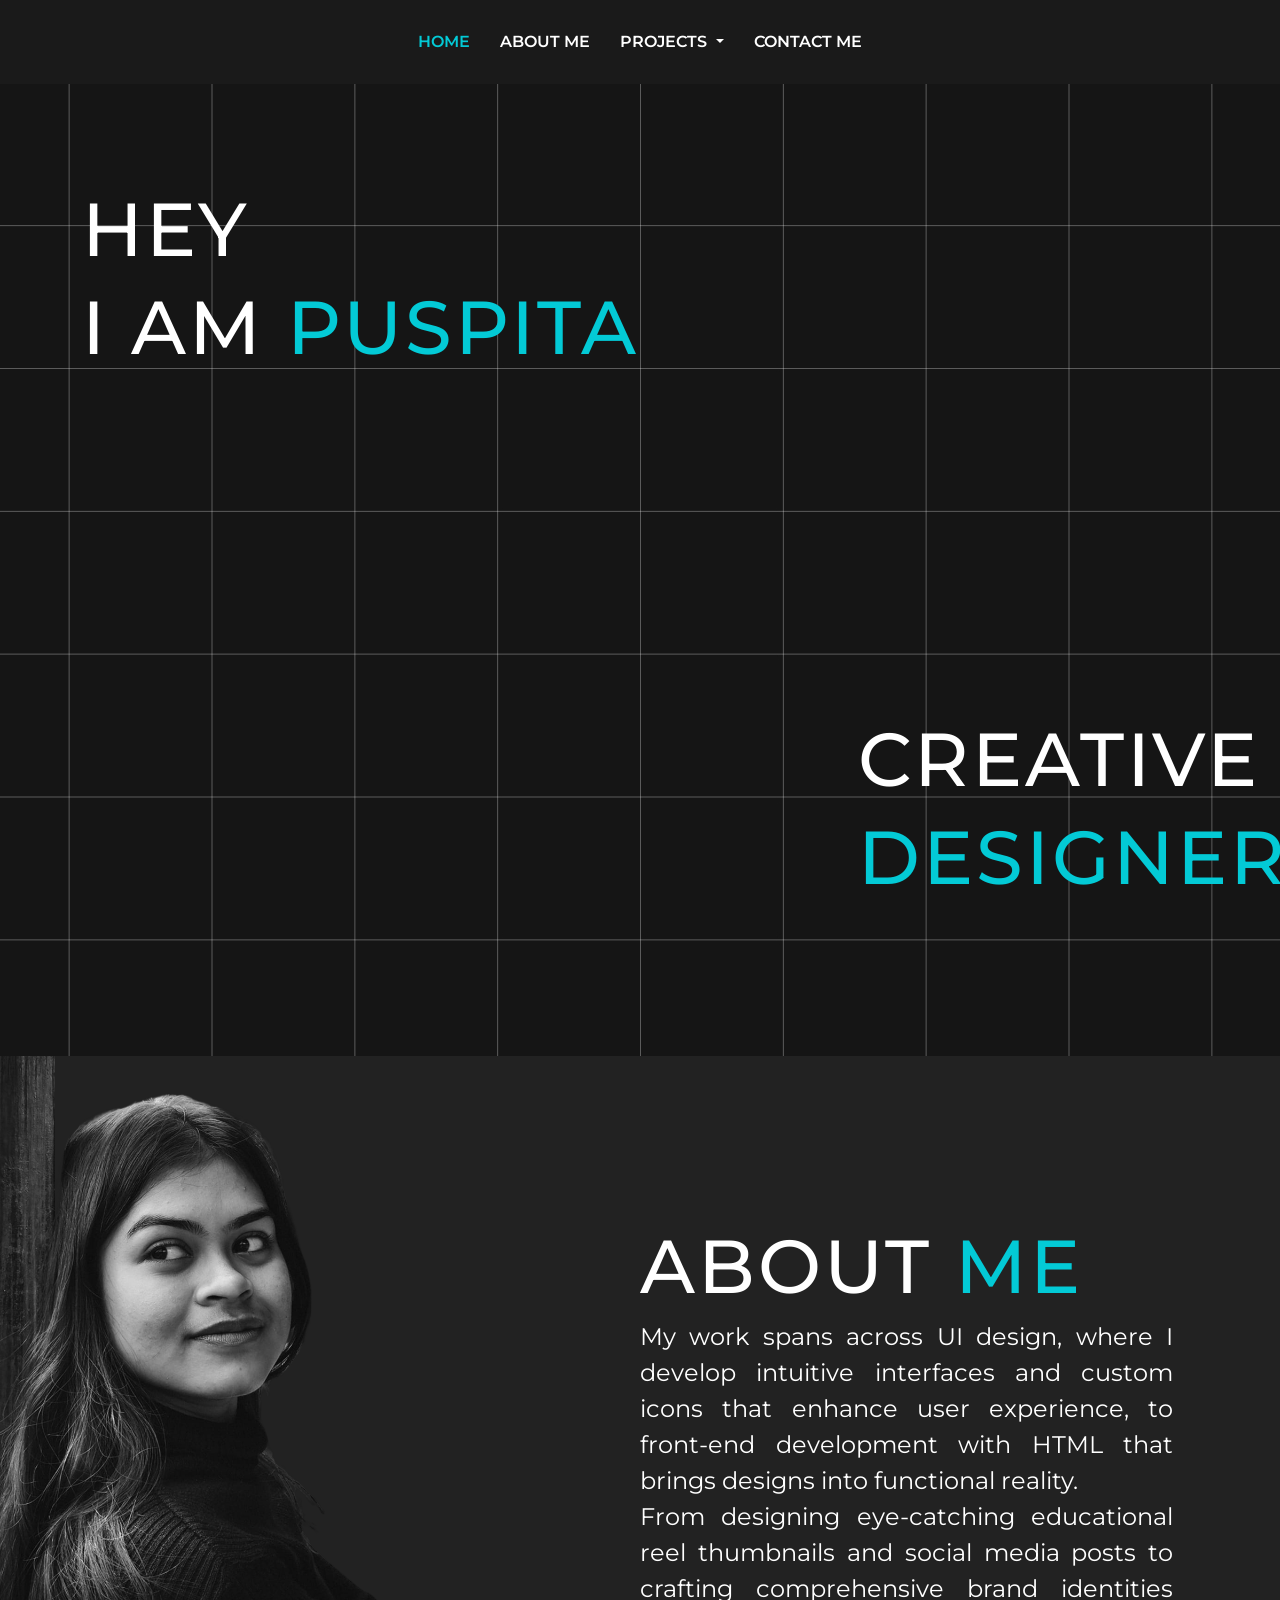
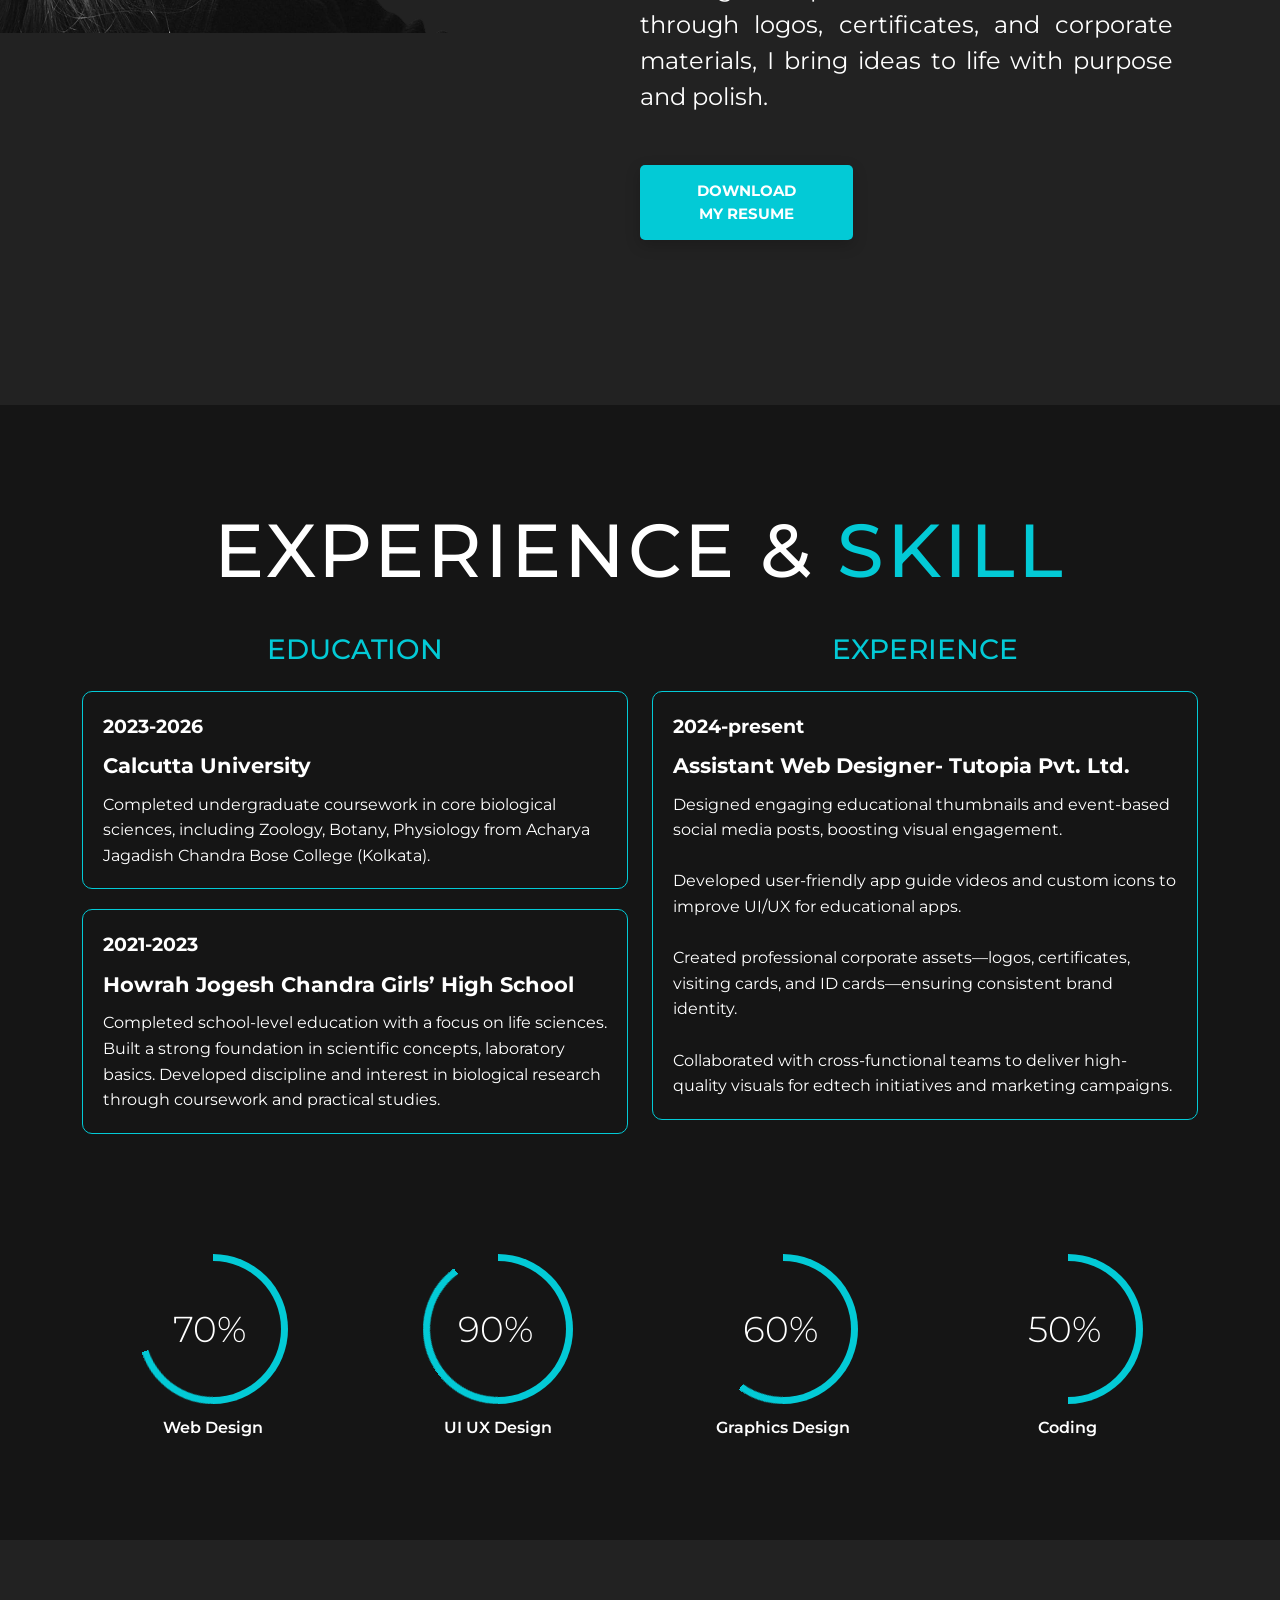
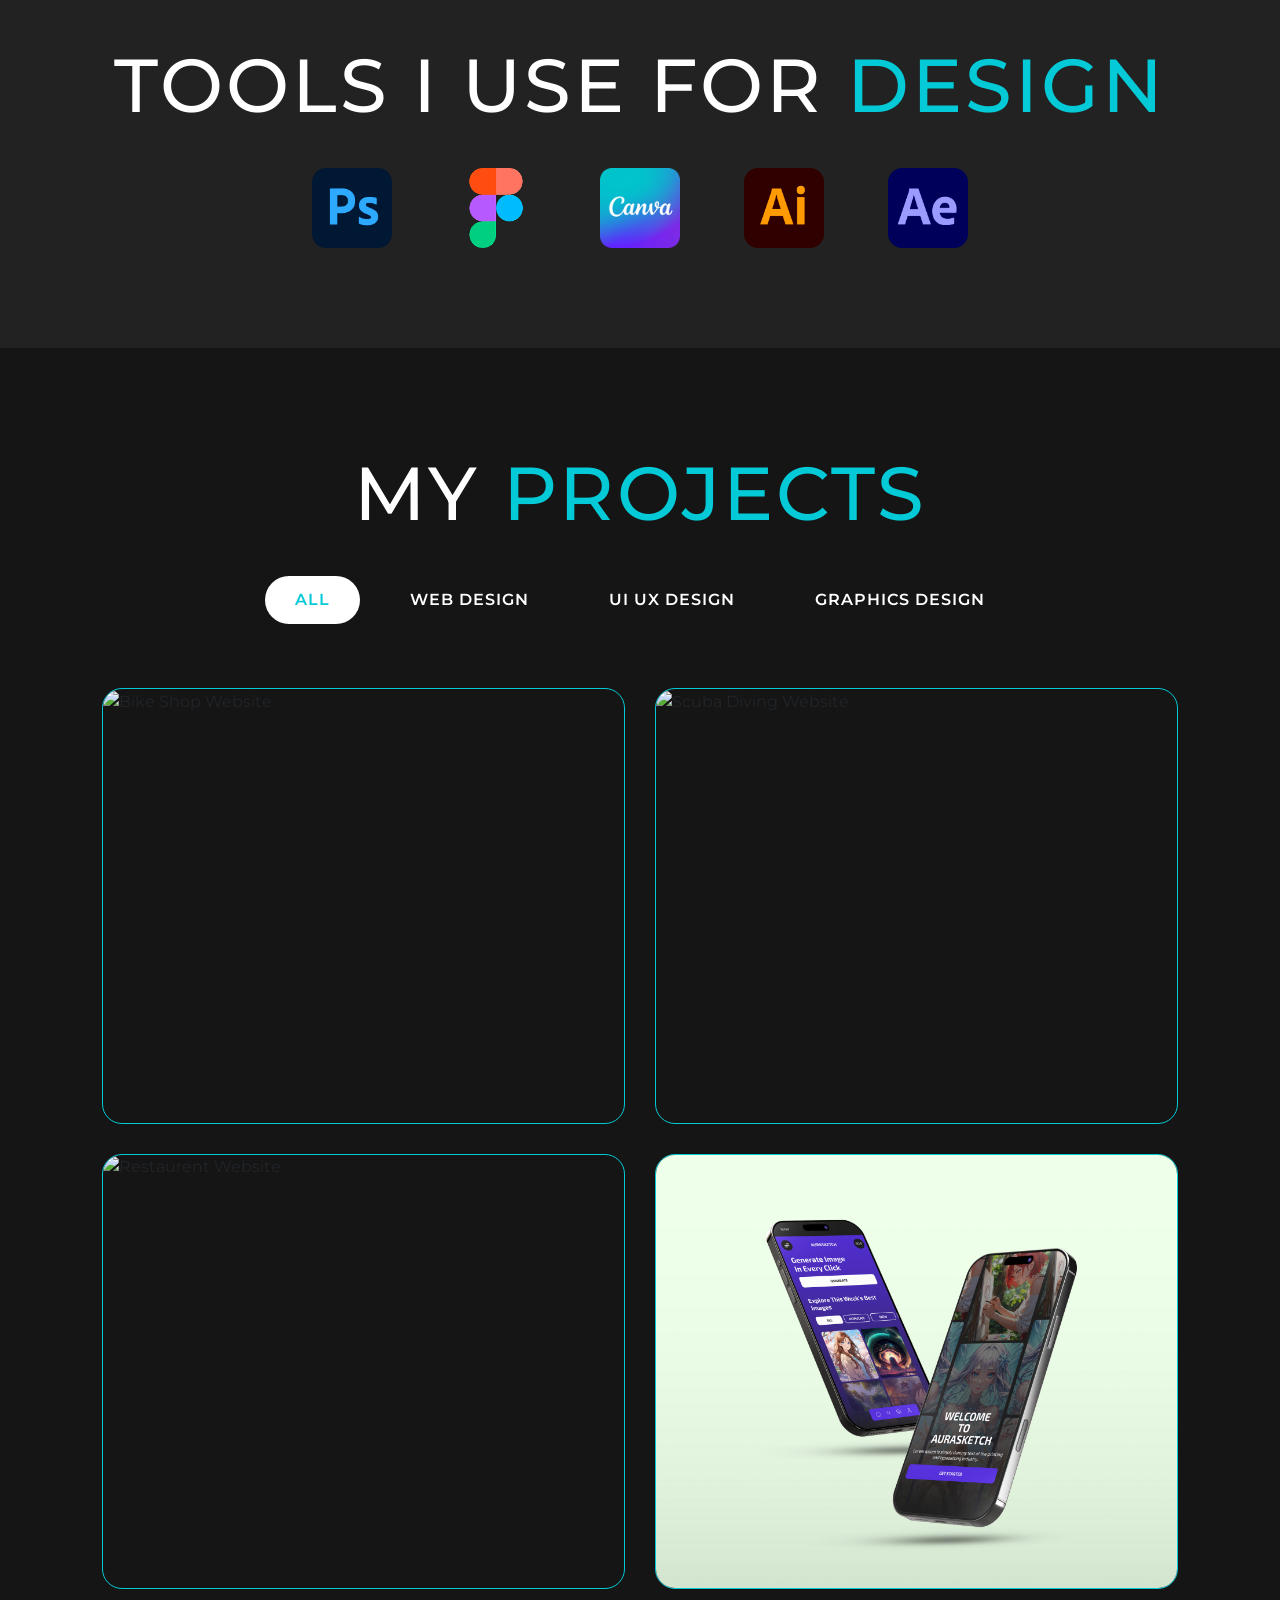
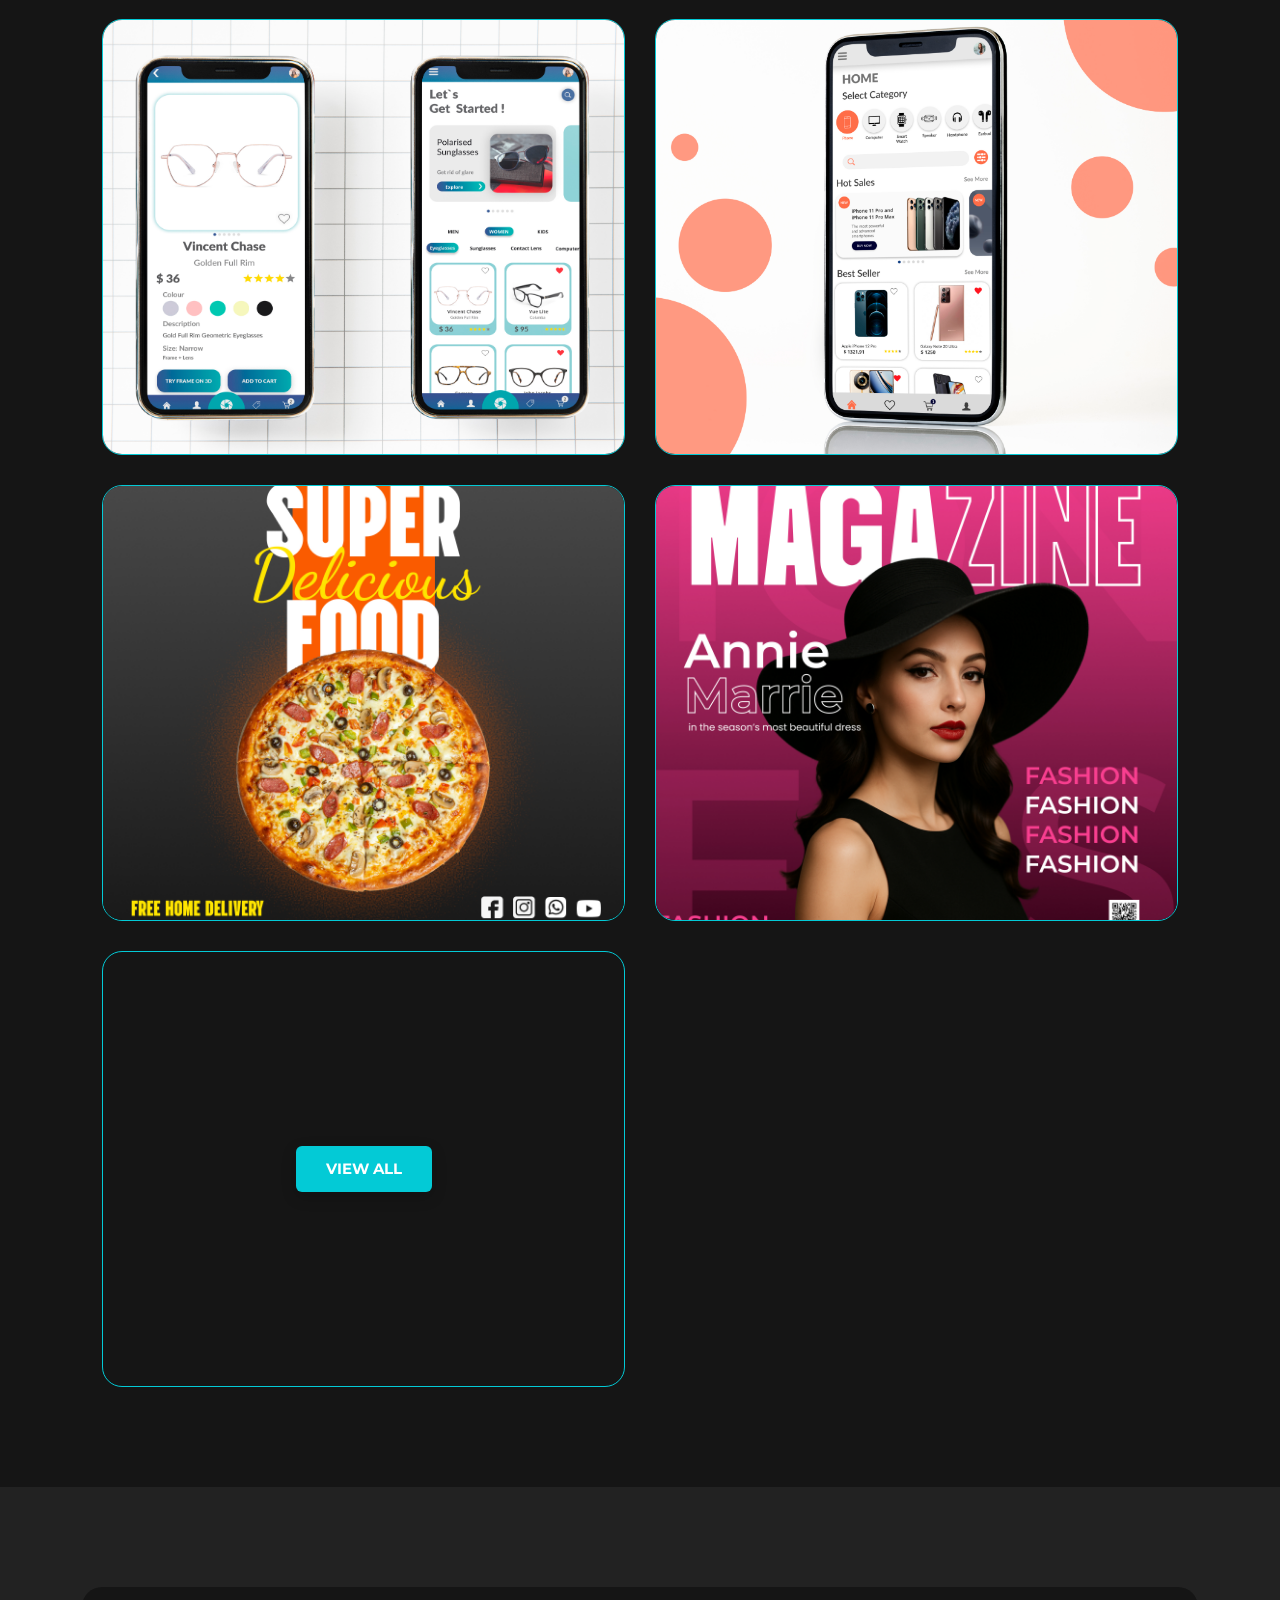
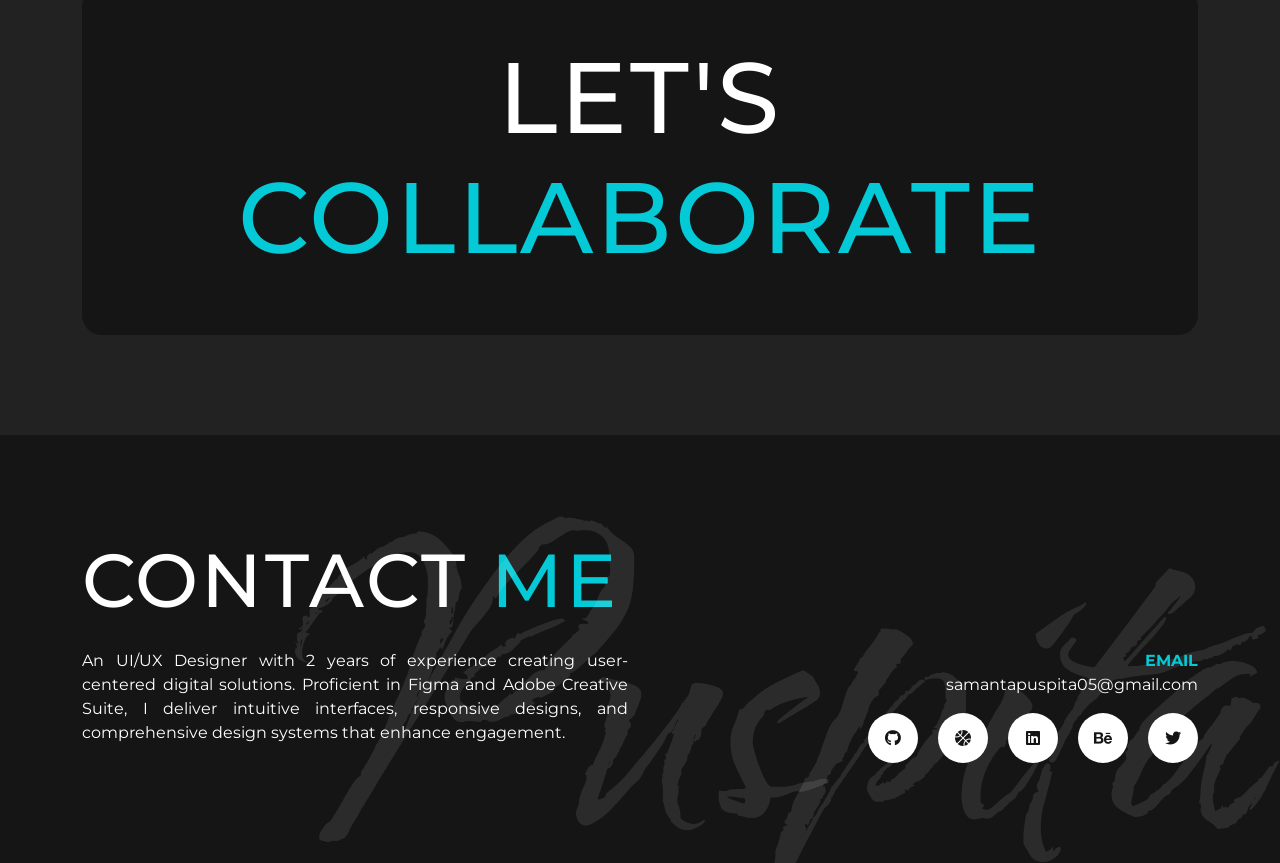
==== commit 04dd1878: "Code changes" ====
--- a/index.html
+++ b/index.html
@@ -18,8 +18,11 @@
     <section class="header">
       <nav class="navbar navbar-expand-lg navbar-light">
         <div class="container">
-
-          <div class="collapse navbar-collapse d-flex justify-content-center">
+          <button class="navbar-toggler" type="button" data-bs-toggle="collapse" data-bs-target="#navbarSupportedContent" aria-controls="navbarSupportedContent" aria-expanded="false" aria-label="Toggle navigation">
+            <span class="navbar-toggler-icon"></span>
+          </button>
+          <div class="collapse navbar-collapse d-flex justify-content-center" id="navbarSupportedContent">
+            <button class="btn-close btn-close-white d-lg-none" type="button" data-bs-toggle="collapse" data-bs-target="#navbarSupportedContent" aria-controls="navbarSupportedContent" aria-expanded="false" aria-label="Close navigation"></button>
             <ul class="navbar-nav me-auto mb-2 mb-lg-0">
               <li class="nav-item">
                 <a class="nav-link active" aria-current="page" href="#">HOME</a>
@@ -96,7 +99,7 @@
 </p>
 
 
-                  <a class="btn01" href="https://drive.google.com/file/d/1-jR8YOhZiFTSqWnGylkuCeQZZHngYfCr/view?usp=sharing"><span>DOWNLOAD MY RESUME</span></a>
+                  <a class="btn01" href="https://drive.google.com/file/d/1-jR8YOhZiFTSqWnGylkuCeQZZHngYfCr/view?usp=sharing" target="_blank"><span>DOWNLOAD MY RESUME</span></a>
                 </div>
               </div>
             </div>
@@ -115,7 +118,7 @@
                 <div class="col-lg-6">
                     <h3 class="text-center mb-4 highlight">EDUCATION</h3>
                     <div class="timeline-item">
-                        <div class="timeline-year">2023-present</div>
+                        <div class="timeline-year">2023-2026</div>
                         <div class="timeline-title">Calcutta University</div>
                         <div class="timeline-desc">
                             Completed undergraduate coursework in core biological sciences, including Zoology, Botany, Physiology from Acharya Jagadish Chandra Bose College (Kolkata).
@@ -264,7 +267,7 @@
 
        <!-- Projects Section -->
 
-        <section id="projects" class="projects-section">
+        <section id="projects" class="projects-section padding">
         <div class="container">
             <!-- Section Title -->
             <h2 class="head01 experience-hd">MY <span class="highlight">PROJECTS</span></h2>
@@ -415,7 +418,7 @@
 
 
 
-       <section id="collab" class="collab-section">
+       <section id="collab" class="collab-section padding">
         <div class="container">
             <div class="collab-bx">
             <h2 class="head01 experience-hd collab-txt">LET'S <span class="highlight">COLLABORATE</span></h2>
@@ -440,7 +443,7 @@
                     <h3 class="head01 mb-4">CONTACT <span class="highlight">ME</span></h3>
                     <div class="row justify-content-space-between">
                          <div class="col-6 col-md-6">
-                            <p>An UI/UX Designer with 1.5 years of experience creating user-centered digital solutions. Proficient in Figma and Adobe Creative Suite, I deliver intuitive interfaces, responsive designs, and comprehensive design systems that enhance engagement.                 
+                            <p>An UI/UX Designer with 2 years of experience creating user-centered digital solutions. Proficient in Figma and Adobe Creative Suite, I deliver intuitive interfaces, responsive designs, and comprehensive design systems that enhance engagement.                 
                             </p>
 
 
@@ -457,19 +460,19 @@
                             <p><strong>EMAIL</strong><br>
                             samantapuspita05@gmail.com</p>
                         <div class="social-icons">
-                        <a href="https://github.com/pSam16" class="social-icon">
+                        <a href="https://github.com/pSam16" class="social-icon" target="_blank">
                             <i class="fa-brands fa-github"></i>
                         </a>
                         <a href="https://dribbble.com/puspita-samanta" class="social-icon">
                             <i class="fa-solid fa-basketball"></i>
                         </a>
-                        <a href="https://www.linkedin.com/in/puspita-samanta-562b8a327?utm_source=share&utm_campaign=share_via&utm_content=profile&utm_medium=android_app" class="social-icon">
+                        <a href="https://www.linkedin.com/in/puspita-samanta-562b8a327?utm_source=share&utm_campaign=share_via&utm_content=profile&utm_medium=android_app" class="social-icon" target="_blank">
                             <i class="fab fa-linkedin"></i>
                         </a>
                         <a href="https://www.behance.net/puspita_samanta" class="social-icon">
                             <i class="fab fa-behance"></i>
                         </a>
-                        <a href="https://x.com/PuspitaSam16" class="social-icon">
+                        <a href="https://x.com/PuspitaSam16" class="social-icon" target="_blank">
                             <i class="fa-brands fa-twitter"></i>
                         </a>
                     </div>
--- a/assets/css/style.css
+++ b/assets/css/style.css
@@ -89,6 +89,10 @@
     background-color: #151515;
     position: relative;
     height: 972px;
+    width: 100%;
+    background: url(../img/banner_bg.png);
+    background-size: cover;
+    background-position: center;
 }
 .ban-back {
     width: 50%;
@@ -111,12 +115,6 @@
 }
 .ban-row{
     align-items: center;
-}
-.banner{
-    width: 100%;
-    background: url(../img/banner_bg.png);
-    background-size: cover;
-    background-position: center;
 }
 .ban-text01 {
     position: absolute;
@@ -799,54 +797,368 @@
             font-weight: 500;
         }
 
-        /* Responsive Design */
-        @media (max-width: 768px) {
-            .section-title {
-                font-size: 2rem;
-            }
-
-            .portfolio-grid {
-                grid-template-columns: 1fr;
-                gap: 20px;
-                padding: 0 10px;
-            }
-
-            .filter-buttons {
-                gap: 10px;
-                padding: 0 20px;
-            }
-
-            .filter-btn {
-                padding: 10px 20px;
-                font-size: 0.9rem;
-            }
-
-            .project-info {
-                grid-template-columns: 1fr;
-                gap: 20px;
-            }
-
-            .carousel-item img {
-                height: 300px;
-            }
-        }
-
-        .hidden {
-            display: none !important;
-        }
-
-                /* Projects Section */
-        .projects-section {
-            padding: 100px 0;
-            background-color: #151515;
-        }
-
-        .project-card {
-            border-radius: 1%;
-            overflow: hidden;
-            transition: transform 0.3s ease;
-            margin-bottom: 30px;
-        }
+/*--------------------------------------------------- Responsive Design */
+
+/* Extra small devices (phones, 576px and down) */
+@media (max-width: 575.98px) {
+    .head01 {
+        font-size: 35px;
+        letter-spacing: 2px;
+    }
+    
+    .banner {
+        height: 400px;
+        background-position: center center;
+        background-attachment: scroll;
+    }
+    
+    .ban-back {
+        width: 80%;
+        right: 10%;
+        bottom: 0;
+        max-width: 300px;
+    }
+    
+    .ban-text01 {
+        left: 50%;
+        bottom: 20%;
+        transform: translateX(-50%);
+        text-align: center;
+    }
+    
+    .about-bx img {
+        width: 90%;
+    }
+    
+    .abt-bx {
+        padding: 50px 0;
+    }
+    
+    .about-text p {
+        font-size: 14px;
+    }
+    
+    .btn01 {
+        width: 80%;
+        padding: 12px 30px;
+        font-size: 14px;
+        min-height: 44px; /* Touch target size */
+    }
+    
+    .experience-section {
+        padding: 50px 0;
+    }
+    
+    .timeline-item {
+        padding: 15px;
+    }
+    
+    .timeline-year {
+        font-size: 1rem;
+    }
+    
+    .timeline-title {
+        font-size: 1.1rem;
+    }
+    
+    .progress {
+        width: 120px;
+        height: 120px;
+        line-height: 120px;
+    }
+    
+    .progress > span {
+        width: 50%;
+        height: 100%;
+    }
+    
+    .progress .progress-bar {
+        border-width: 5px;
+    }
+    
+    .progress .progress-value div {
+        font-size: 14px;
+    }
+    
+    .progress-name {
+        font-size: 12px;
+        margin-top: 10px;
+    }
+    
+    .tool-icon {
+        width: 50px;
+        height: 50px;
+        margin: 10px;
+    }
+    
+    .filter-buttons {
+        flex-wrap: wrap;
+        gap: 8px;
+        padding: 0 10px;
+    }
+    
+    .filter-btn {
+        padding: 8px 16px;
+        font-size: 0.85rem;
+        min-height: 44px; /* Touch target size */
+    }
+    
+    .portfolio-grid {
+        grid-template-columns: 1fr;
+        gap: 15px;
+        padding: 0 10px;
+    }
+    
+    .portfolio-item {
+        min-height: 200px; /* Ensure touch targets */
+    }
+    
+    .project-info {
+        grid-template-columns: 1fr;
+        gap: 15px;
+    }
+    
+    .carousel-item img {
+        height: 250px;
+    }
+    
+    .tech-tag {
+        font-size: 0.8rem;
+        padding: 4px 8px;
+    }
+    
+    .collab-bx {
+        padding: 15px;
+    }
+    
+    .sign {
+        width: 70%;
+    }
+    
+    .social-icons {
+        gap: 5px;
+    }
+    
+    .social-icon {
+        width: 44px; /* Minimum touch target */
+        height: 44px;
+        min-width: 44px;
+        min-height: 44px;
+    }
+}
+
+/* Small devices (tablets, 576px and up) */
+@media (min-width: 576px) and (max-width: 767.98px) {
+    .head01 {
+        font-size: 50px;
+        letter-spacing: 3px;
+    }
+    
+    .banner {
+        height: 600px;
+    }
+    
+    .ban-back {
+        width: 60%;
+        right: 20%;
+    }
+    
+    .ban-text01 {
+        left: 60%;
+        transform: none;
+    }
+    
+    .about-bx img {
+        width: 80%;
+    }
+    
+    .abt-bx {
+        padding: 80px 0;
+    }
+    
+    .btn01 {
+        width: 50%;
+    }
+    
+    .progress {
+        width: 140px;
+        height: 140px;
+        line-height: 140px;
+    }
+    
+    .tool-icon {
+        width: 60px;
+        height: 60px;
+        margin: 15px;
+    }
+    
+    .portfolio-grid {
+        grid-template-columns: repeat(2, 1fr);
+        gap: 20px;
+    }
+    
+    .carousel-item img {
+        height: 300px;
+    }
+}
+
+/* Medium devices (tablets, 768px and up) */
+@media (min-width: 768px) and (max-width: 991.98px) {
+    .head01 {
+        font-size: 60px;
+    }
+    
+    .banner {
+        height: 800px;
+    }
+    
+    .ban-back {
+        width: 55%;
+        right: 25%;
+    }
+    
+    .ban-text01 {
+        left: 65%;
+    }
+    
+    .about-bx img {
+        width: 75%;
+    }
+    
+    .portfolio-grid {
+        grid-template-columns: repeat(2, 1fr);
+    }
+    
+    .carousel-item img {
+        height: 350px;
+    }
+}
+
+/* Large devices (desktops, 992px and up) */
+@media (min-width: 992px) and (max-width: 1199.98px) {
+    .head01 {
+        font-size: 70px;
+    }
+    
+    .banner {
+        height: 900px;
+    }
+    
+    .ban-text01 {
+        left: 68%;
+    }
+}
+
+/* Extra large devices (large desktops, 1200px and up) */
+@media (min-width: 1200px) {
+    .head01 {
+        font-size: 75px;
+    }
+    
+    .banner {
+        height: 972px;
+    }
+    
+    .ban-text01 {
+        left: 67%;
+    }
+}
+
+/* General mobile adjustments */
+@media (max-width: 767.98px) {
+    .padding {
+        padding: 50px 0;
+    }
+    
+    .hd {
+        font-size: 30px;
+        margin-bottom: 30px;
+    }
+    
+    .sub-hd {
+        font-size: 20px;
+        margin-bottom: 15px;
+    }
+    
+    .para {
+        font-size: 14px;
+    }
+    
+    .navbar {
+        padding: 10px 0;
+    }
+    
+    .nav-link {
+        padding: 10px !important;
+        font-size: 14px;
+        text-align: center;
+    }
+    
+    .navbar-toggler {
+        border: none;
+        background-color: #03CAD6;
+    }
+    
+    .navbar-toggler-icon {
+        background-image: url("data:image/svg+xml,%3csvg xmlns='http://www.w3.org/2000/svg' viewBox='0 0 30 30'%3e%3cpath stroke='rgba%28255, 255, 255, 1%29' stroke-linecap='round' stroke-miterlimit='10' stroke-width='2' d='m4 7h22M4 15h22M4 23h22'/%3e%3c/svg%3e");
+    }
+    
+    /* Close button styling for mobile navbar */
+    .navbar-collapse .btn-close {
+        position: absolute;
+        top: 15px;
+        right: 15px;
+        z-index: 1000;
+        opacity: 0.8;
+        transition: opacity 0.3s ease;
+    }
+    
+    .navbar-collapse .btn-close:hover {
+        opacity: 1;
+    }
+    
+    /* Adjust navbar layout for mobile with close button */
+    @media (max-width: 991.98px) {
+        .navbar-collapse {
+            position: relative;
+            padding-top: 50px; /* Make room for close button */
+        }
+        
+        .navbar-nav {
+            width: 100%;
+            text-align: center;
+        }
+    }
+    
+    .section-title {
+        font-size: 2rem;
+    }
+    
+    .hero-title {
+        font-size: 2rem;
+    }
+    
+    .hero-subtitle {
+        font-size: 1.5rem;
+    }
+    
+    .hero-image {
+        width: 250px;
+        height: 250px;
+    }
+    
+    .projects-section {
+        padding: 50px 0;
+    }
+    
+    .collab-section {
+        padding: 50px 0;
+    }
+    
+    .contact-section {
+        padding: 50px 0;
+    }
+}
 
         .project-card:hover {
             transform: translateY(-10px);
@@ -860,7 +1172,6 @@
             color: #fff;
         }
 .collab-section{
-                padding: 100px 0;
             background-color: #222222;
 }
 .collab-bx{
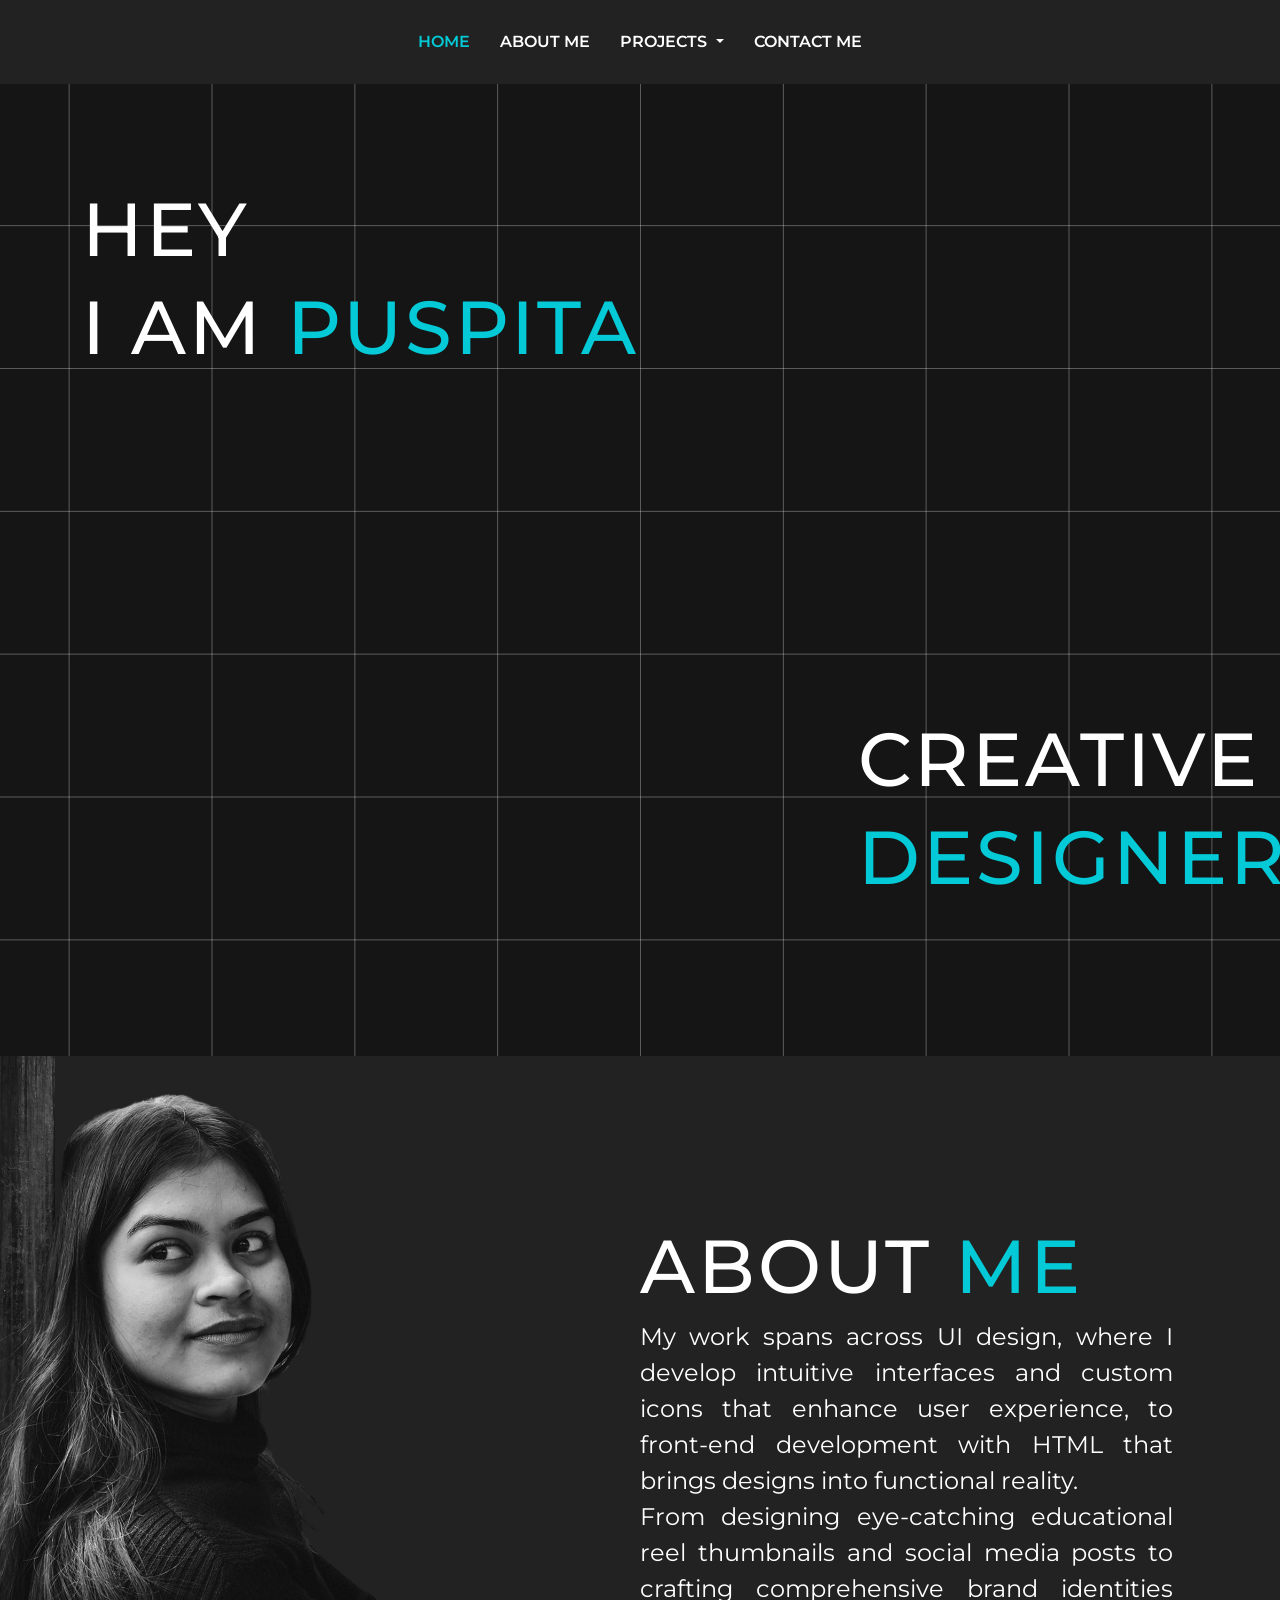
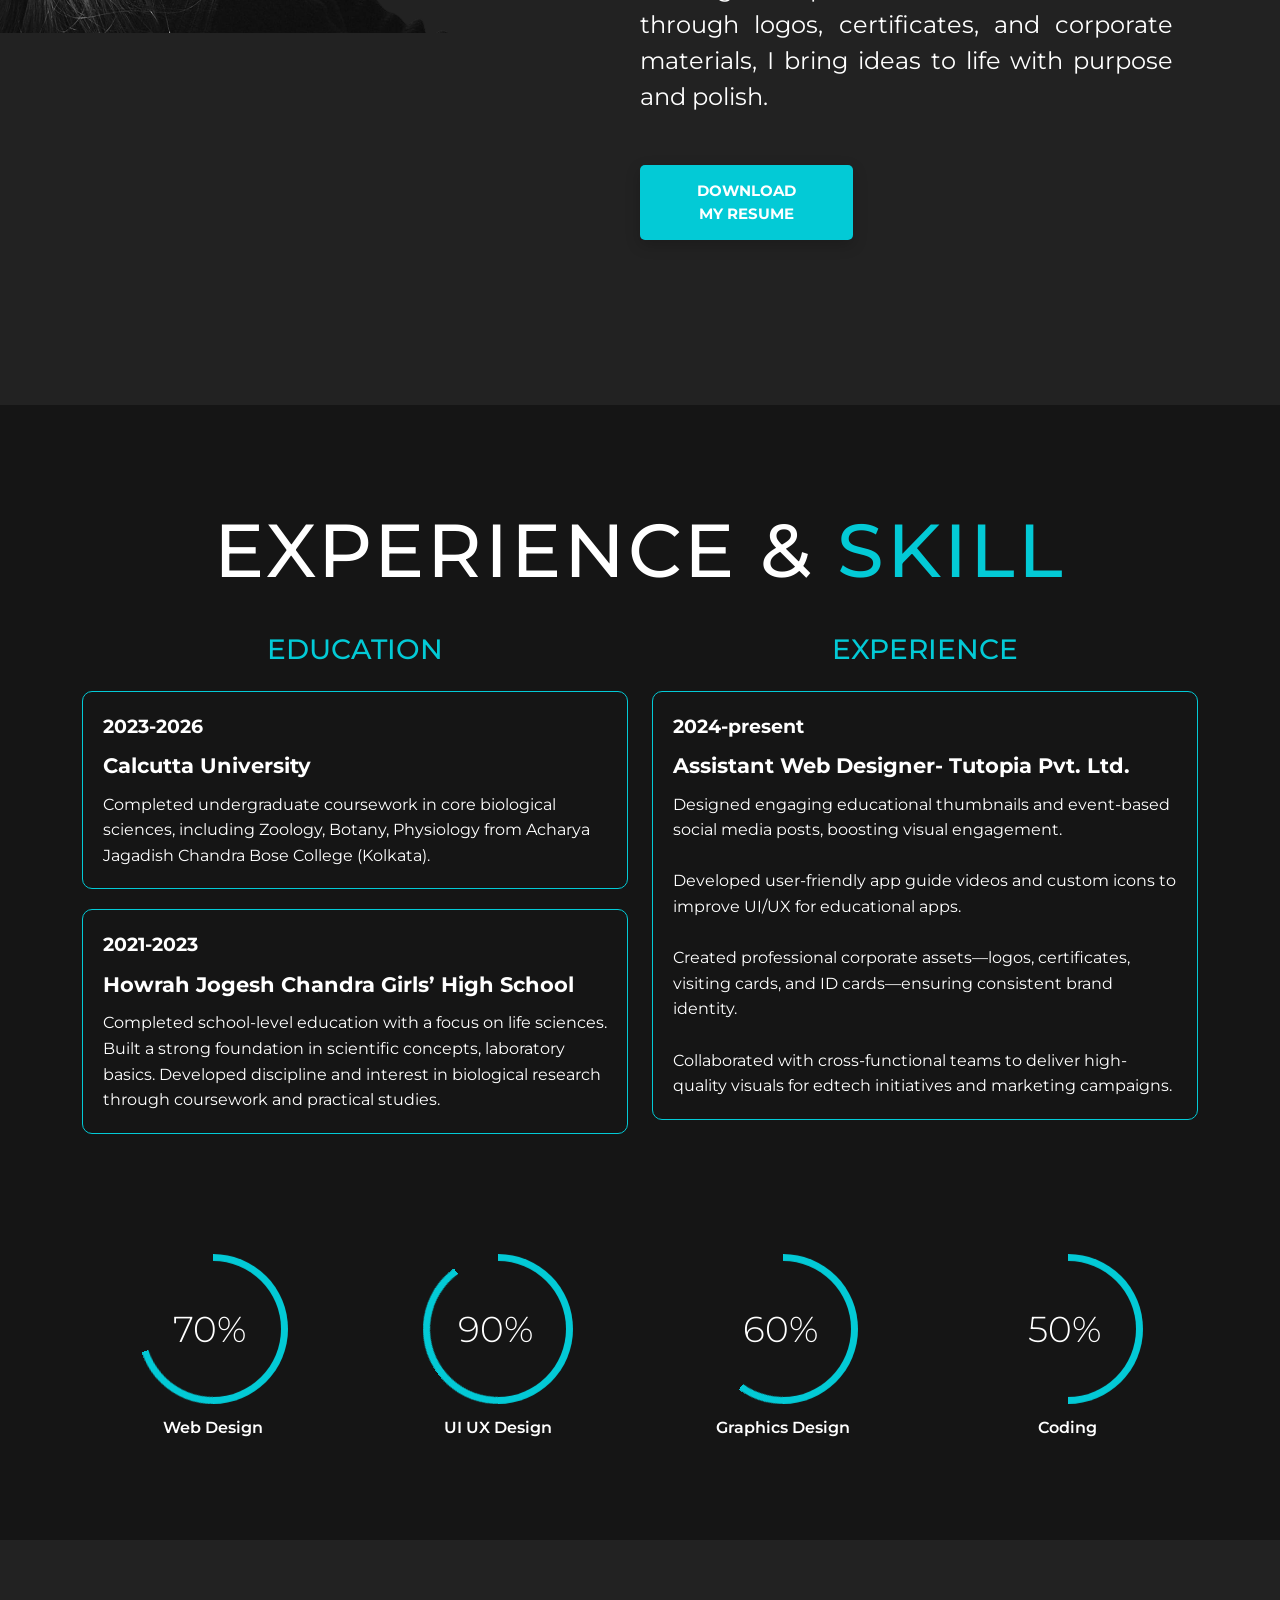
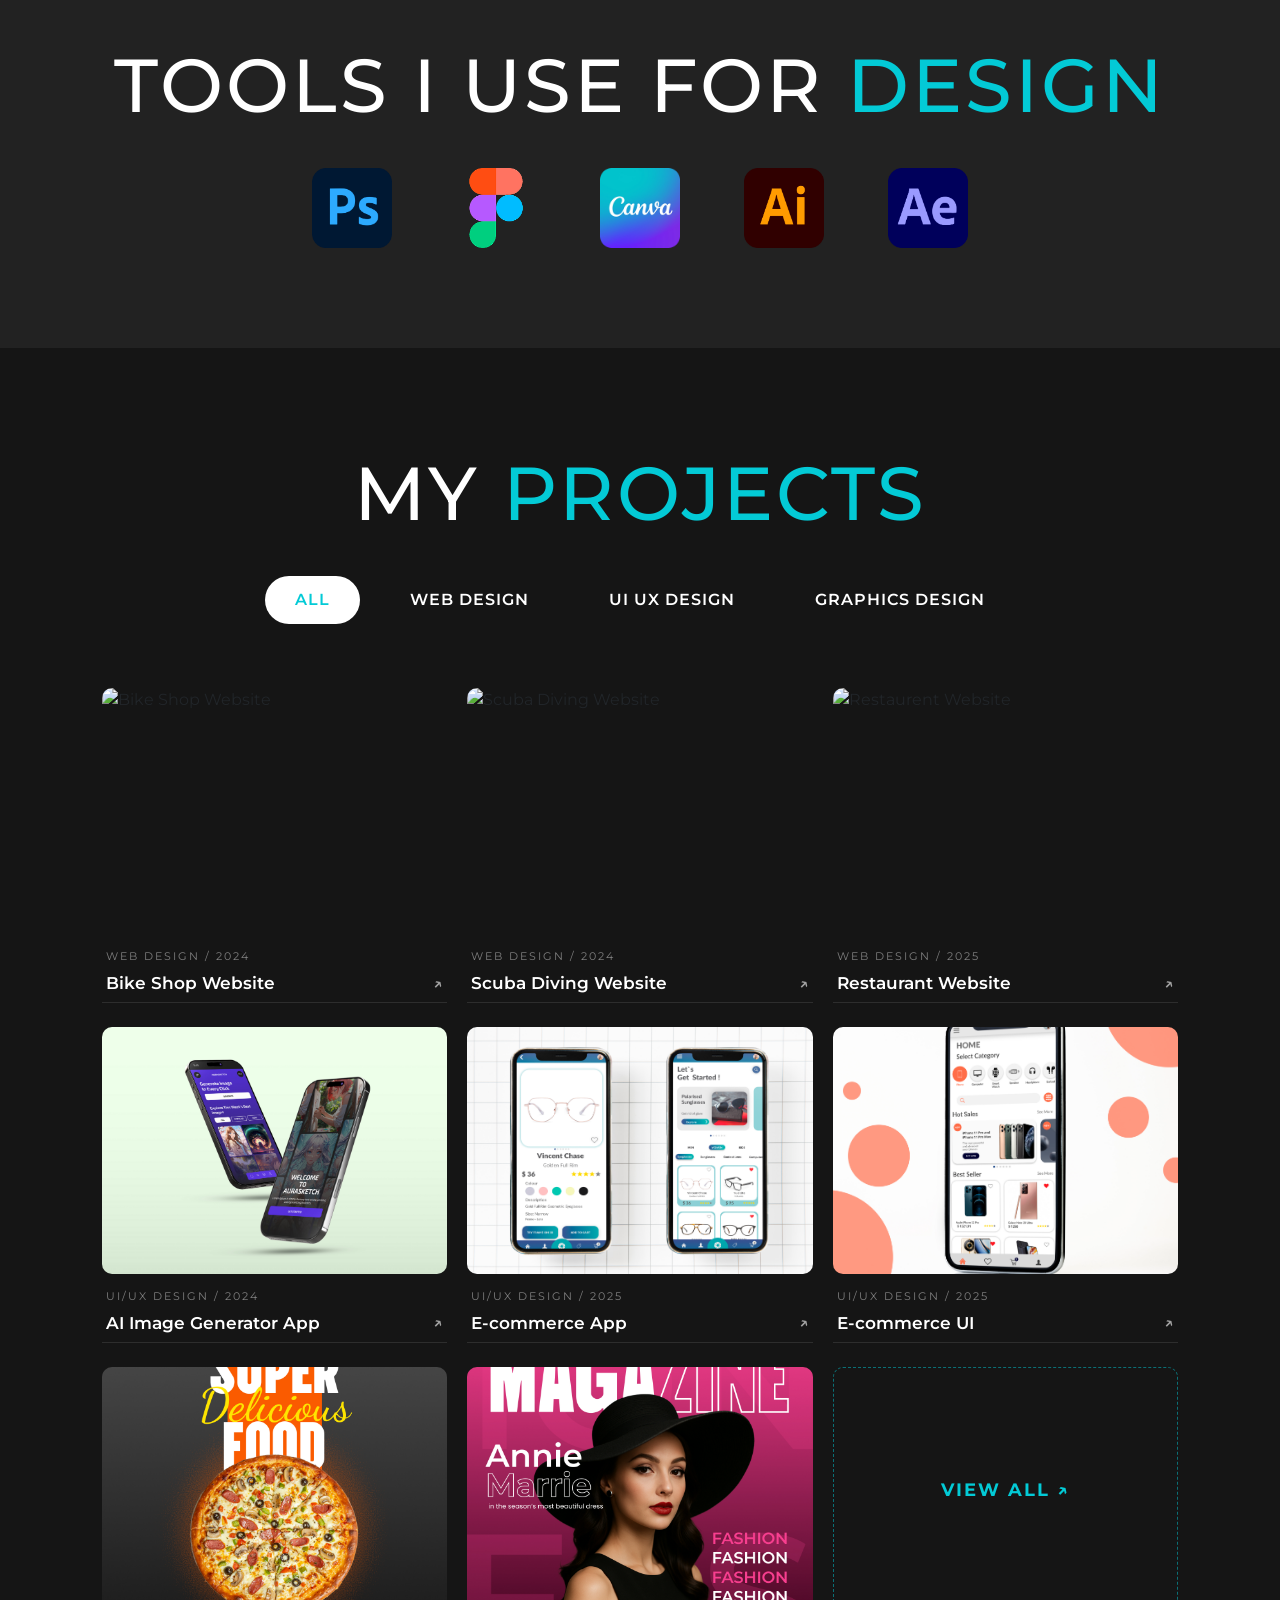
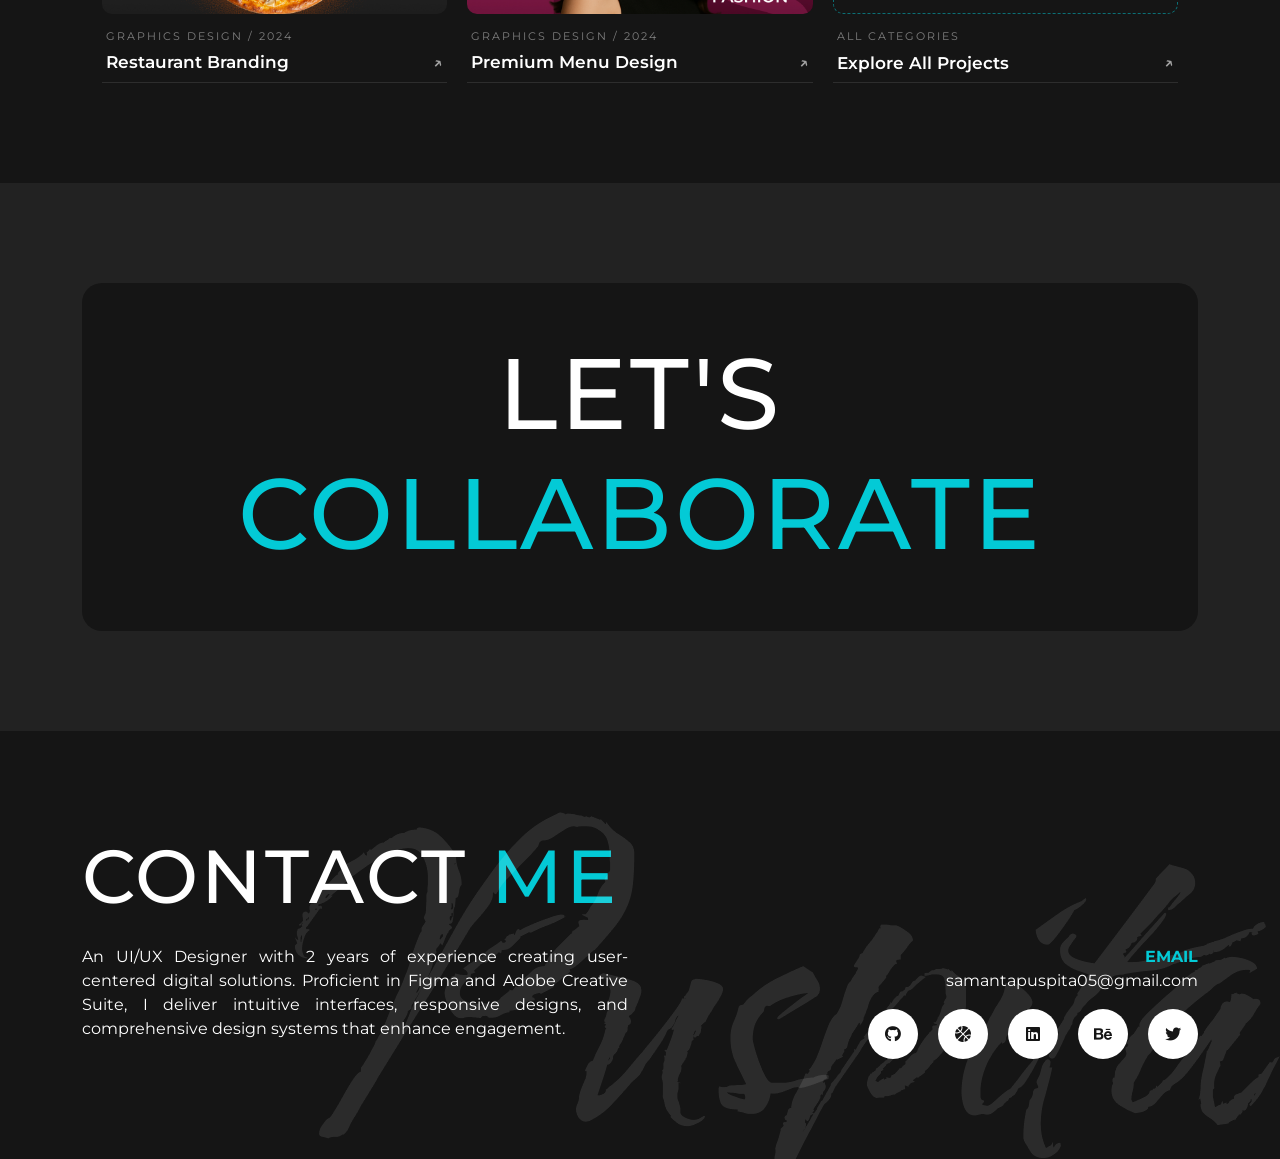
==== commit dc82066d: "Update Design of the portfolio" ====
--- a/index.html
+++ b/index.html
@@ -284,136 +284,101 @@
             <div class="portfolio-grid" id="portfolioGrid">
                 <!-- Web Design Projects -->
                 <div class="portfolio-item" data-category="web-design" data-project="project1">
-                    <img src="assets/img/web01/Presentation02.jpg" alt="Bike Shop Website" class="portfolio-image">
-                    <div class="portfolio-overlay">
-                        <div class="portfolio-title">Bike Shop Website</div>
-                        <div class="portfolio-category">Web Design</div>
+                    <div class="portfolio-panel">
+                        <img src="assets/img/web01/Presentation02.jpg" alt="Bike Shop Website" class="portfolio-image">
+                    </div>
+                    <div class="portfolio-info">
+                        <div class="portfolio-type">WEB DESIGN / 2024</div>
+                        <div class="portfolio-name">Bike Shop Website <span class="proj-arrow">↗</span></div>
                     </div>
                 </div>
 
                 <div class="portfolio-item" data-category="web-design" data-project="project2">
-                    <img src="assets/img/web02/web02-2.jpg" alt="Scuba Diving Website" class="portfolio-image">
-                    <div class="portfolio-overlay">
-                        <div class="portfolio-title">Scuba Diving Website</div>
-                        <div class="portfolio-category">Web Design</div>
+                    <div class="portfolio-panel">
+                        <img src="assets/img/web02/web02-2.jpg" alt="Scuba Diving Website" class="portfolio-image">
+                    </div>
+                    <div class="portfolio-info">
+                        <div class="portfolio-type">WEB DESIGN / 2024</div>
+                        <div class="portfolio-name">Scuba Diving Website <span class="proj-arrow">↗</span></div>
                     </div>
                 </div>
 
                 <div class="portfolio-item" data-category="web-design" data-project="project3">
-                    <img src="assets/img/web03/restaurent03.jpg" alt="Restaurent Website" class="portfolio-image">
-                    <div class="portfolio-overlay">
-                        <div class="portfolio-title">Restaurent Website</div>
-                        <div class="portfolio-category">Web Design</div>
+                    <div class="portfolio-panel">
+                        <img src="assets/img/web03/restaurent03.jpg" alt="Restaurent Website" class="portfolio-image">
+                    </div>
+                    <div class="portfolio-info">
+                        <div class="portfolio-type">WEB DESIGN / 2025</div>
+                        <div class="portfolio-name">Restaurant Website <span class="proj-arrow">↗</span></div>
                     </div>
                 </div>
 
                 <!-- UI Design Projects -->
                 <div class="portfolio-item" data-category="ui-design" data-project="project4">
-                    <img src="assets/img/ui01/mob01.jpg" alt="Ai Image Generator App" class="portfolio-image">
-                    <div class="portfolio-overlay">
-                        <div class="portfolio-title">Ai Image Generator App</div>
-                        <div class="portfolio-category">UI Design</div>
+                    <div class="portfolio-panel">
+                        <img src="assets/img/ui01/mob01.jpg" alt="Ai Image Generator App" class="portfolio-image">
+                    </div>
+                    <div class="portfolio-info">
+                        <div class="portfolio-type">UI/UX DESIGN / 2024</div>
+                        <div class="portfolio-name">AI Image Generator App <span class="proj-arrow">↗</span></div>
                     </div>
                 </div>
 
                 <div class="portfolio-item" data-category="ui-design" data-project="project5">
-                    <img src="assets/img/ui02/mob02.jpg" alt="E-commerce App" class="portfolio-image">
-                    <div class="portfolio-overlay">
-                        <div class="portfolio-title">E-commerce App</div>
-                        <div class="portfolio-category">UI Design</div>
+                    <div class="portfolio-panel">
+                        <img src="assets/img/ui02/mob02.jpg" alt="E-commerce App" class="portfolio-image">
+                    </div>
+                    <div class="portfolio-info">
+                        <div class="portfolio-type">UI/UX DESIGN / 2025</div>
+                        <div class="portfolio-name">E-commerce App <span class="proj-arrow">↗</span></div>
                     </div>
                 </div>
 
                 <div class="portfolio-item" data-category="ui-design" data-project="project6">
-                    <img src="assets/img/ui03/mob03.jpg" alt="E-commerce UI" class="portfolio-image">
-                    <div class="portfolio-overlay">
-                        <div class="portfolio-title">E-commerce App</div>
-                        <div class="portfolio-category">UI Design</div>
+                    <div class="portfolio-panel">
+                        <img src="assets/img/ui03/mob03.jpg" alt="E-commerce UI" class="portfolio-image">
+                    </div>
+                    <div class="portfolio-info">
+                        <div class="portfolio-type">UI/UX DESIGN / 2025</div>
+                        <div class="portfolio-name">E-commerce UI <span class="proj-arrow">↗</span></div>
                     </div>
                 </div>
 
                 <!-- Graphics Design Projects -->
                 <div class="portfolio-item" data-category="graphics-design" data-project="project7">
-                    <img src="assets/img/gx01.jpg" alt="Brand Identity" class="portfolio-image">
-                    <div class="portfolio-overlay">
-                        <div class="portfolio-title">Restaurant Branding</div>
-                        <div class="portfolio-category">Graphics Design</div>
+                    <div class="portfolio-panel">
+                        <img src="assets/img/gx01.jpg" alt="Brand Identity" class="portfolio-image">
+                    </div>
+                    <div class="portfolio-info">
+                        <div class="portfolio-type">GRAPHICS DESIGN / 2024</div>
+                        <div class="portfolio-name">Restaurant Branding <span class="proj-arrow">↗</span></div>
                     </div>
                 </div>
 
                 <div class="portfolio-item" data-category="graphics-design" data-project="project8">
-                    <img src="assets/img/gx02.jpg" alt="Menu Design" class="portfolio-image">
-                    <div class="portfolio-overlay">
-                        <div class="portfolio-title">Premium Menu Design</div>
-                        <div class="portfolio-category">Graphics Design</div>
-                    </div>
-                </div>
-
-                <!-- VIEW ALL box (replaces project9) -->
-                <div class="portfolio-item view-all-item" data-category="graphics-design" data-project="viewAll" role="button" aria-label="View all projects">
-                    <div class="portfolio-overlay">
-                        <a href="all-projects.html" class="btn01 view-all-btn" aria-label="View all projects">VIEW ALL</a>
+                    <div class="portfolio-panel">
+                        <img src="assets/img/gx02.jpg" alt="Menu Design" class="portfolio-image">
+                    </div>
+                    <div class="portfolio-info">
+                        <div class="portfolio-type">GRAPHICS DESIGN / 2024</div>
+                        <div class="portfolio-name">Premium Menu Design <span class="proj-arrow">↗</span></div>
+                    </div>
+                </div>
+
+                <!-- VIEW ALL box -->
+                <div class="portfolio-item view-all-item" data-category="all" data-project="viewAll" role="button" aria-label="View all projects">
+                    <div class="portfolio-panel view-all-panel">
+                        <a href="all-projects.html" class="view-all-link" aria-label="View all projects">VIEW ALL ↗</a>
+                    </div>
+                    <div class="portfolio-info">
+                        <div class="portfolio-type">ALL CATEGORIES</div>
+                        <div class="portfolio-name">Explore All Projects <span class="proj-arrow">↗</span></div>
                     </div>
                 </div>
             </div>
         </div>
     </section>
 
-    <!-- Project Modal -->
-    <div class="modal fade" id="projectModal" tabindex="-1" aria-hidden="true">
-        <div class="modal-dialog modal-xl">
-            <div class="modal-content">
-                <div class="modal-header">
-                    <h5 class="modal-title" id="modalTitle">Project Title</h5>
-                    <button type="button" class="btn-close" data-bs-dismiss="modal"></button>
-                </div>
-                <div class="modal-body row">
-                    <!-- Carousel for multiple views -->
-                    <div id="projectCarousel" class="carousel slide project-carousel col-6" data-bs-ride="carousel">
-                        <div class="carousel-inner" id="carouselInner">
-                            <!-- Carousel items will be dynamically inserted here -->
-                        </div>
-                        <button class="carousel-control-prev" type="button" data-bs-target="#projectCarousel" data-bs-slide="prev">
-                            <span class="carousel-control-prev-icon"></span>
-                        </button>
-                        <button class="carousel-control-next" type="button" data-bs-target="#projectCarousel" data-bs-slide="next">
-                            <span class="carousel-control-next-icon"></span>
-                        </button>
-                    </div>
-
-                    <!-- Project Information -->
-                    <div class="project-info col-6">
-                        <div class="project-description" id="projectDescription">
-                            <span>
-                                <!-- Description will be inserted here -->
-                            </span>
-                            <button class="btn00"><a href="" rel="noopener">VIEW PROJECT</a></button>
-                        </div>
-                        <div class="project-details">
-                            <div class="detail-item">
-                                <div class="detail-label">Project:</div>
-                                <div class="detail-value" id="projectClient">-</div>
-                            </div>
-                            <div class="detail-item">
-                                <div class="detail-label">Duration:</div>
-                                <div class="detail-value" id="projectDuration">-</div>
-                            </div>
-                            <div class="detail-item">
-                                <div class="detail-label">Category:</div>
-                                <div class="detail-value" id="projectCategory">-</div>
-                            </div>
-                            <div class="detail-item">
-                                <div class="detail-label">Technologies:</div>
-                                <div class="tech-stack" id="techStack">
-                                    <!-- Tech tags will be inserted here -->
-                                </div>
-                            </div>
-                        </div>
-                    </div>
-                </div>
-            </div>
-        </div>
-    </div>
 
 
 
@@ -527,7 +492,7 @@
 
 
  <script>
-        // Project data
+        // Project data (inline — kept for filter; navigation handled below)
         const projectData = {
             project1: {
                 title: "Bike Shop Website",
@@ -681,51 +646,19 @@
                 });
             });
 
-            // Modal functionality
+            // Navigate to project detail page on click
             portfolioItems.forEach(item => {
                 item.addEventListener('click', (e) => {
+                    // Don't navigate if clicking a link inside the item (e.g. VIEW ALL)
+                    if (e.target.closest('a')) return;
+
                     const projectId = item.getAttribute('data-project');
-
-                    // If this is the VIEW ALL box, navigate to the all projects page
                     if (projectId === 'viewAll') {
                         window.location.href = 'all-projects.html';
                         return;
                     }
-
-                    const project = projectData[projectId];
-
-                    if (project) {
-                        // Update modal content
-                        document.getElementById('modalTitle').textContent = project.title;
-                        document.querySelector('#projectDescription span').textContent = project.description;
-                        document.getElementById('projectClient').textContent = project.client;
-                        document.getElementById('projectDuration').textContent = project.duration;
-                        document.getElementById('projectCategory').textContent = project.category;
-
-                        // Update carousel images
-                        const carouselInner = document.getElementById('carouselInner');
-                        carouselInner.innerHTML = '';
-
-                        project.images.forEach((image, index) => {
-                            const carouselItem = document.createElement('div');
-                            carouselItem.className = `carousel-item ${index === 0 ? 'active' : ''}`;
-                            carouselItem.innerHTML = `<img src="${image}" alt="${project.title} - View ${index + 1}">`;
-                            carouselInner.appendChild(carouselItem);
-                        });
-
-                        // Update tech stack
-                        const techStack = document.getElementById('techStack');
-                        techStack.innerHTML = '';
-                        project.technologies.forEach(tech => {
-                            const techTag = document.createElement('span');
-                            techTag.className = 'tech-tag';
-                            techTag.textContent = tech;
-                            techStack.appendChild(techTag);
-                        });
-
-                        // Show modal
-                        const modal = new bootstrap.Modal(document.getElementById('projectModal'));
-                        modal.show();
+                    if (projectData[projectId]) {
+                        window.location.href = `project-detail.html?id=${projectId}`;
                     }
                 });
             });
@@ -747,14 +680,9 @@
             });
         });
 
-        // Navbar background on scroll
+        // Sticky glass navbar on scroll
         window.addEventListener('scroll', function() {
-            const navbar = document.querySelector('.navbar');
-            if (window.scrollY > 50) {
-                navbar.style.backgroundColor = 'rgba(26, 26, 26, 0.95)';
-            } else {
-                navbar.style.backgroundColor = 'rgba(26, 26, 26, 0.95)';
-            }
+            document.querySelector('.header').classList.toggle('scrolled', window.scrollY > 60);
         });
     </script>
 
--- a/assets/css/style.css
+++ b/assets/css/style.css
@@ -62,6 +62,21 @@
 .navbar {
     font-weight: 600;
     padding: 15px 0px;
+}
+
+/* Sticky navbar on scroll */
+.header {
+    position: sticky;
+    top: 0;
+    z-index: 1000;
+    transition: background 0.3s ease, backdrop-filter 0.3s ease, box-shadow 0.3s ease;
+}
+
+.header.scrolled {  
+    background: rgba(20, 20, 20, 0.55) !important;
+    backdrop-filter: blur(18px);
+    -webkit-backdrop-filter: blur(18px);
+    box-shadow: 0 4px 24px rgba(0, 0, 0, 0.35);
 }
 .navbar-light .navbar-nav .nav-link.active {
     color:#03CAD6 !important;
@@ -578,25 +593,27 @@
 
         .portfolio-grid {
             display: grid;
-            grid-template-columns: repeat(auto-fit, minmax(350px, 1fr));
-            gap: 30px;
+            grid-template-columns: repeat(3, 1fr);
+            gap: 24px 20px;
             padding: 0 20px;
         }
 
         .portfolio-item {
-            background: var(--card-bg);
-            border-radius: 20px;
+            cursor: pointer;
+            transition: all 0.3s ease;
+            display: flex;
+            flex-direction: column;
+        }
+
+        .portfolio-panel {
+            width: 100%;
+            aspect-ratio: 1.4;
             overflow: hidden;
-            position: relative;
-            cursor: pointer;
-            transition: all 0.4s ease;
-            border: 1px solid #03CAD6;
-            aspect-ratio: 1.2;
-        }
-
-        .portfolio-item:hover {
-            transform: translateY(-10px) scale(1.02);
-            box-shadow: 0 25px 50px rgba(0, 0, 0, 0.5), 0 0 30px rgba(255, 107, 53, 0.2);
+            border-radius: 10px;
+        }
+
+        .portfolio-item:hover .portfolio-panel {
+            box-shadow: 0 12px 35px rgba(3, 202, 214, 0.25);
         }
 
         .portfolio-image {
@@ -604,85 +621,73 @@
             height: 100%;
             object-fit: cover;
             transition: transform 0.4s ease;
+            display: block;
         }
 
         .portfolio-item:hover .portfolio-image {
-            transform: scale(1.1);
-        }
-
-        .portfolio-overlay {
-            position: absolute;
-            top: 0;
-            left: 0;
-            right: 0;
-            bottom: 0;
-            background: linear-gradient(135deg, #03CAD6, #5732DC);
+            transform: scale(1.06);
+        }
+
+        /* Info below image */
+        .portfolio-info {
+            padding: 14px 4px 6px;
+            border-bottom: 1px solid rgba(255, 255, 255, 0.1);
+        }
+
+        .portfolio-type {
+            font-size: 0.7rem;
+            letter-spacing: 2px;
+            text-transform: uppercase;
+            color: rgba(255, 255, 255, 0.45);
+            margin-bottom: 6px;
+        }
+
+        .portfolio-name {
+            font-size: 1.05rem;
+            font-weight: 600;
+            color: #ffffff;
             display: flex;
             align-items: center;
-            justify-content: center;
-            flex-direction: column;
-            opacity: 0;
-            transition: all 0.4s ease;
-        }
-
-        .portfolio-item:hover .portfolio-overlay {
+            justify-content: space-between;
+            gap: 8px;
+            transition: color 0.3s ease;
+        }
+
+        .portfolio-item:hover .portfolio-name {
+            color: #03CAD6;
+        }
+
+        .proj-arrow {
+            font-size: 1rem;
+            opacity: 0.6;
+            transition: opacity 0.3s ease, transform 0.3s ease;
+        }
+
+        .portfolio-item:hover .proj-arrow {
             opacity: 1;
-        }
-
-        .portfolio-title {
-            color: white;
-            font-size: 1.5rem;
-            font-weight: 700;
-            margin-bottom: 10px;
-            transform: translateY(30px);
-            transition: transform 0.4s ease 0.1s;
-        }
-
-        .portfolio-category {
-            color: rgba(255, 255, 255, 0.9);
-            font-size: 1rem;
-            text-transform: uppercase;
-            letter-spacing: 1px;
-            transform: translateY(30px);
-            transition: transform 0.4s ease 0.2s;
-        }
-
-        .portfolio-item:hover .portfolio-title,
-        .portfolio-item:hover .portfolio-category {
-            transform: translateY(0);
-        }
-
-        /* View All Box */
-        .view-all-item {
+            transform: translate(3px, -3px);
+        }
+
+        /* View All Panel */
+        .view-all-panel {
             display: flex;
             align-items: center;
             justify-content: center;
             background: var(--card-bg);
-            border-radius: 20px;
-            overflow: hidden;
-            position: relative;
-            cursor: pointer;
-            transition: all 0.4s ease;
-            border: 1px solid #03CAD6;
-            aspect-ratio: 1.2;
-        }
-
-        .view-all-item .portfolio-overlay {
-            opacity: 1;
-            background: transparent;
-            display: flex;
-            align-items: center;
-            justify-content: center;
-            padding: 15px;
-        }
-
-        .view-all-btn {
-            width: auto;
-            padding: 12px 30px;
+            border: 1px dashed rgba(3, 202, 214, 0.5);
+        }
+
+        .view-all-link {
+            font-size: 1.1rem;
             font-weight: 700;
-            border-radius: 6px;
+            letter-spacing: 2px;
+            color: #03CAD6;
             text-decoration: none;
-            color: #fff;
+            transition: color 0.3s ease;
+        }
+
+        .view-all-item:hover .view-all-link {
+            color: #ffffff;
         }
 
         /* Modal Styles */
@@ -698,103 +703,108 @@
         }
 
         .modal-header {
-            border-bottom: 1px solid var(--border-color);
-            padding: 25px;
-        }
-
-        .modal-title {
-            color: #fff;
-            font-weight: 700;
-            font-size: 2rem;
+            border-bottom: none;
+            padding: 20px 30px 0;
         }
 
         .btn-close {
             filter: invert(1);
+            opacity: 0.7;
         }
 
         .modal-body {
-            padding: 25px;
-        }
-
-
-
-        .carousel-item img {
-            width: 100%;
-            height: 100%;
-            object-fit: cover;
-            border-radius: 15px;
-
-        }
-
-        .carousel-control-prev,
-        .carousel-control-next {
-            width: 50px;
-            height: 50px;
-            background: #5732DC;
-            border-radius: 50%;
-            top: 50%;
-            transform: translateY(-50%);
-        }
-
-        .carousel-control-prev {
-            left: 20px;
-        }
-
-        .carousel-control-next {
-            right: 20px;
-        }
-
-        .project-info {
-            display: grid;
-            grid-template-columns: 2fr 1fr;
-            gap: 30px;
-        }
-
-.project-description {
-    color: var(--text-muted);
-    line-height: 1.8;
-    font-size: 1.1rem;
-    background-color: #fff;
-    text-align: center;
-    border-radius: 15px;
-    padding: 38px;
-}
-
-        .project-details {
-            background: #fff;
-            padding: 25px;
-            border-radius: 15px;
-            border: 1px solid rgba(255, 107, 53, 0.1);
-        }
-
-        .detail-item {
-            margin-bottom: 15px;
-        }
-
-        .detail-label {
-            color: var(--primary-orange);
-            font-weight: 600;
-            margin-bottom: 5px;
-        }
-
-        .detail-value {
-            color: var(--text-light);
+            padding: 10px 50px 50px;
+            max-height: 85vh;
+            overflow-y: auto;
+        }
+
+        /* Description block */
+        .proj-modal-top {
+            text-align: center;
+            padding: 30px 40px 24px;
+            border-bottom: 1px solid rgba(255,255,255,0.08);
+            margin-bottom: 28px;
+        }
+
+        .proj-modal-meta {
+            font-size: 0.72rem;
+            letter-spacing: 3px;
+            text-transform: uppercase;
+            color: rgba(255,255,255,0.4);
+            margin-bottom: 14px;
+        }
+
+        .proj-modal-title {
+            color: #ffffff;
+            font-size: 2.2rem;
+            font-weight: 700;
+            margin-bottom: 18px;
+        }
+
+        .proj-modal-desc {
+            color: rgba(255,255,255,0.65);
+            font-size: 1rem;
+            line-height: 1.85;
+            max-width: 620px;
+            margin: 0 auto;
+        }
+
+        /* Details row */
+        .proj-modal-details {
+            display: flex;
+            gap: 40px;
+            flex-wrap: wrap;
+            padding: 0 0 28px;
+            border-bottom: 1px solid rgba(255,255,255,0.08);
+            margin-bottom: 36px;
+        }
+
+        .proj-detail-item {
+            display: flex;
+            flex-direction: column;
+            gap: 6px;
+        }
+
+        .proj-detail-label {
+            font-size: 0.68rem;
+            letter-spacing: 2px;
+            color: rgba(255,255,255,0.35);
+        }
+
+        .proj-detail-value {
+            color: #ffffff;
+            font-size: 0.95rem;
+            font-weight: 500;
         }
 
         .tech-stack {
             display: flex;
             flex-wrap: wrap;
-            gap: 10px;
-            margin-top: 10px;
+            gap: 8px;
+            margin-top: 2px;
         }
 
         .tech-tag {
-            background: var(--primary-orange);
-            color: #5732DC;
-            padding: 5px 15px;
+            background: rgba(3, 202, 214, 0.12);
+            color: #03CAD6;
+            border: 1px solid rgba(3, 202, 214, 0.3);
+            padding: 3px 12px;
             border-radius: 20px;
-            font-size: 0.9rem;
+            font-size: 0.8rem;
             font-weight: 500;
+        }
+
+        /* Stacked images */
+        .proj-modal-images {
+            display: flex;
+            flex-direction: column;
+            gap: 20px;
+        }
+
+        .proj-modal-img {
+            width: 100%;
+            border-radius: 10px;
+            display: block;
         }
 
 /*--------------------------------------------------- Responsive Design */
@@ -910,7 +920,7 @@
     }
     
     .portfolio-item {
-        min-height: 200px; /* Ensure touch targets */
+        min-height: unset;
     }
     
     .project-info {
@@ -1280,7 +1290,7 @@
   }
   button.back-to-top:hover,
   button.back-to-top:active,
-  button.back-to-top:focus,{
+  button.back-to-top:focus {
     outline: 0 !important;
   }
   button.back-to-top::before,
